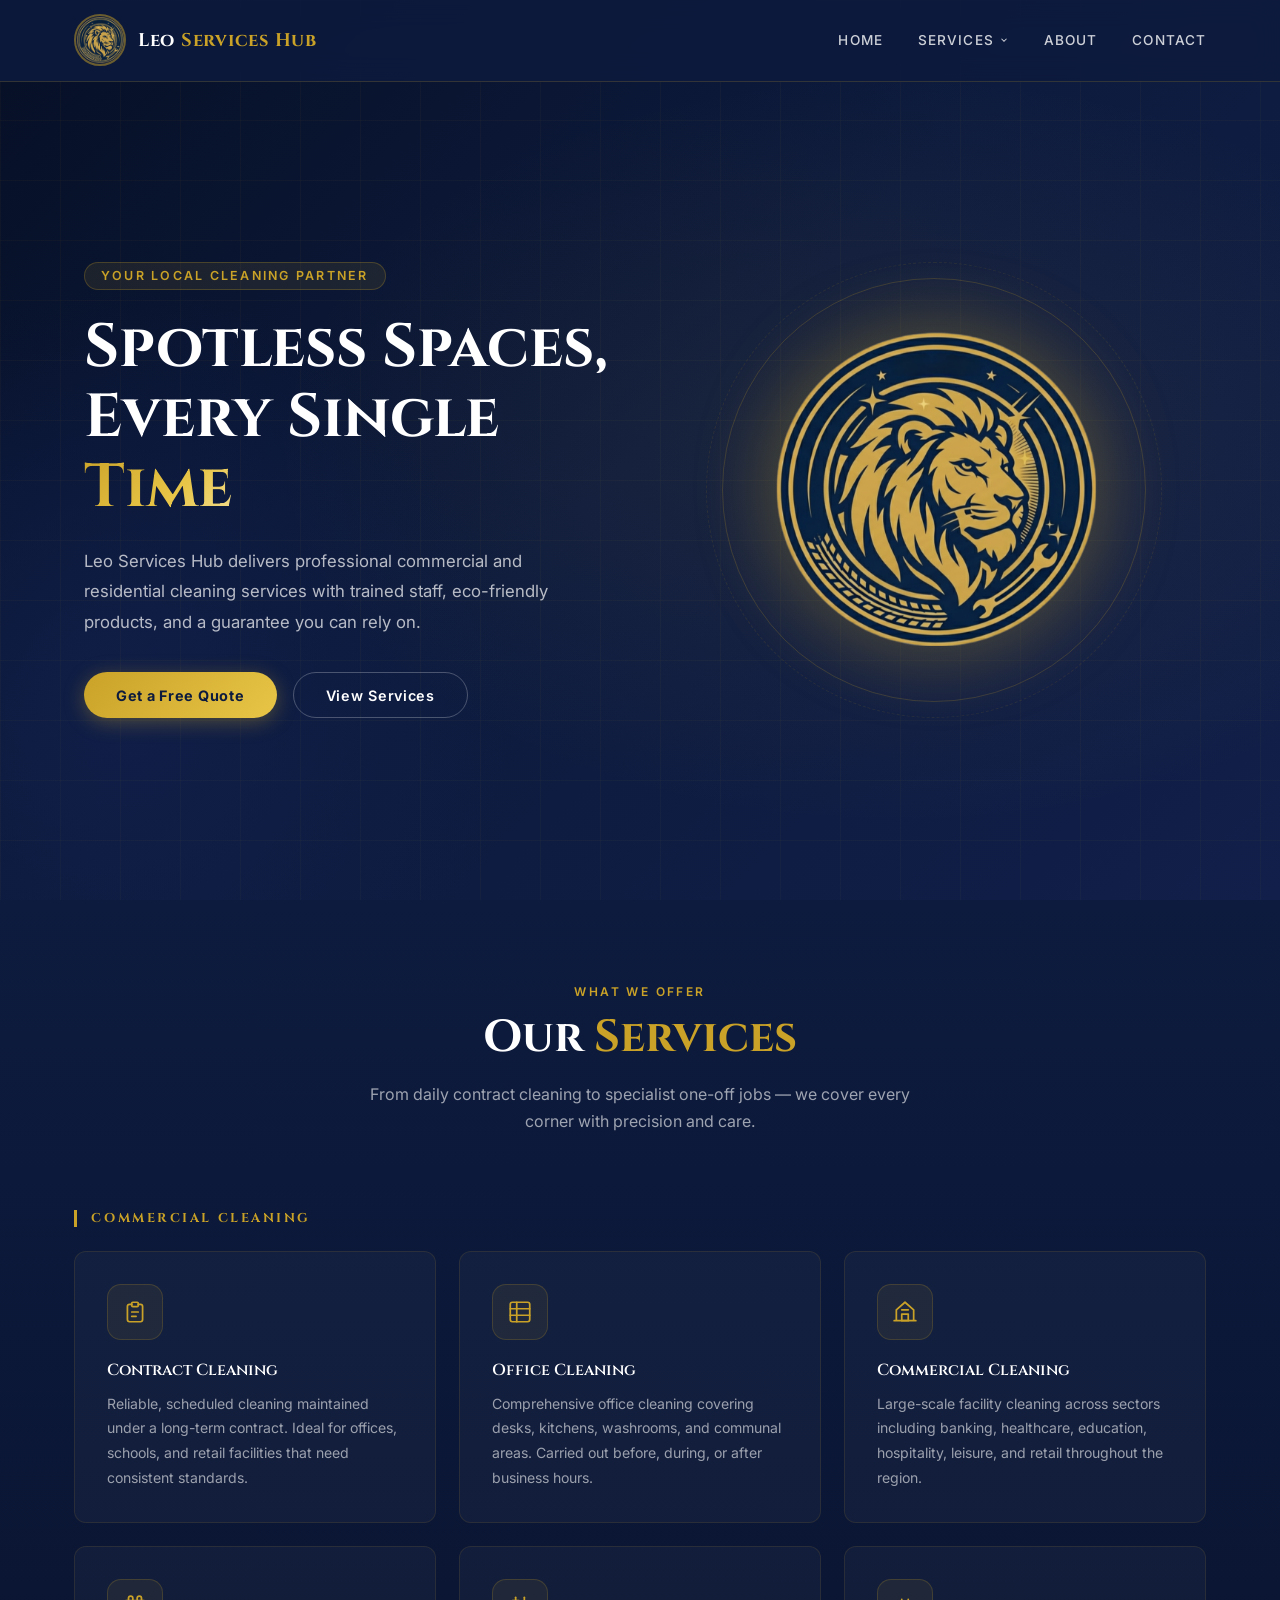
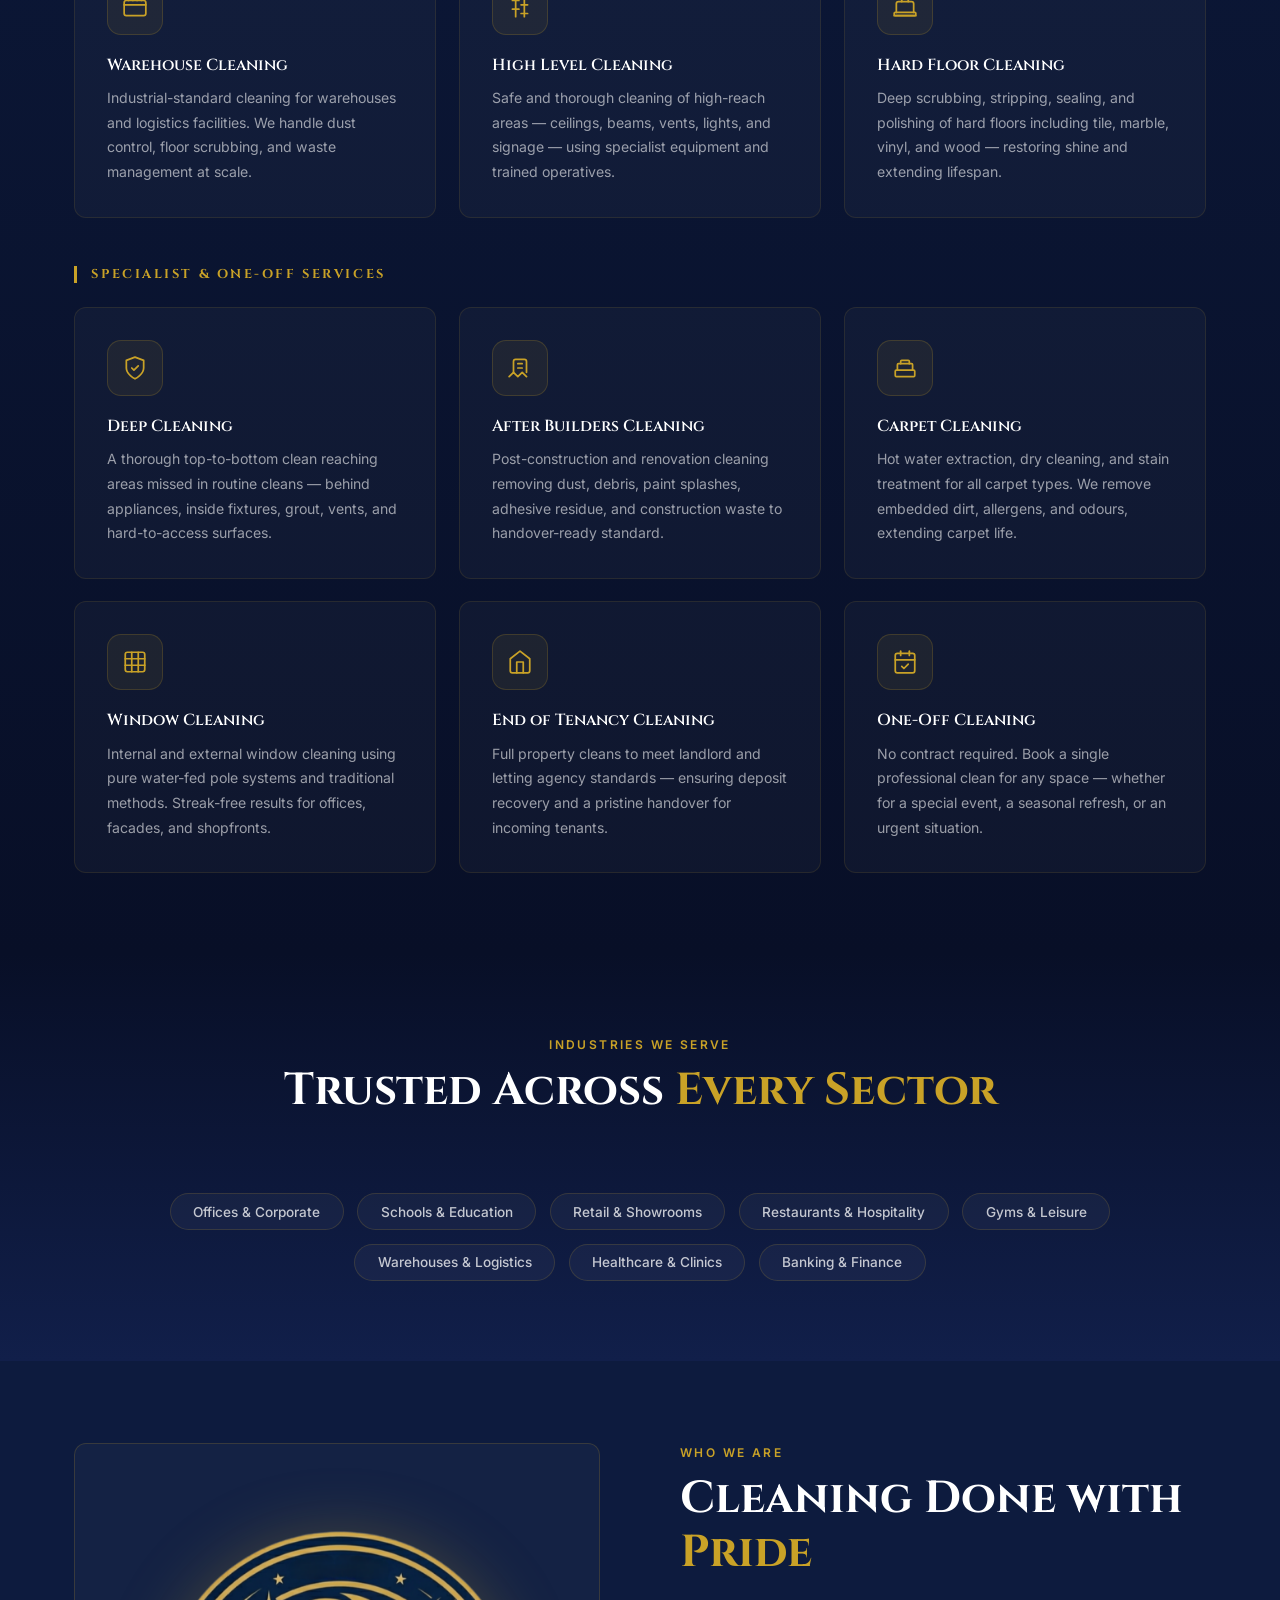
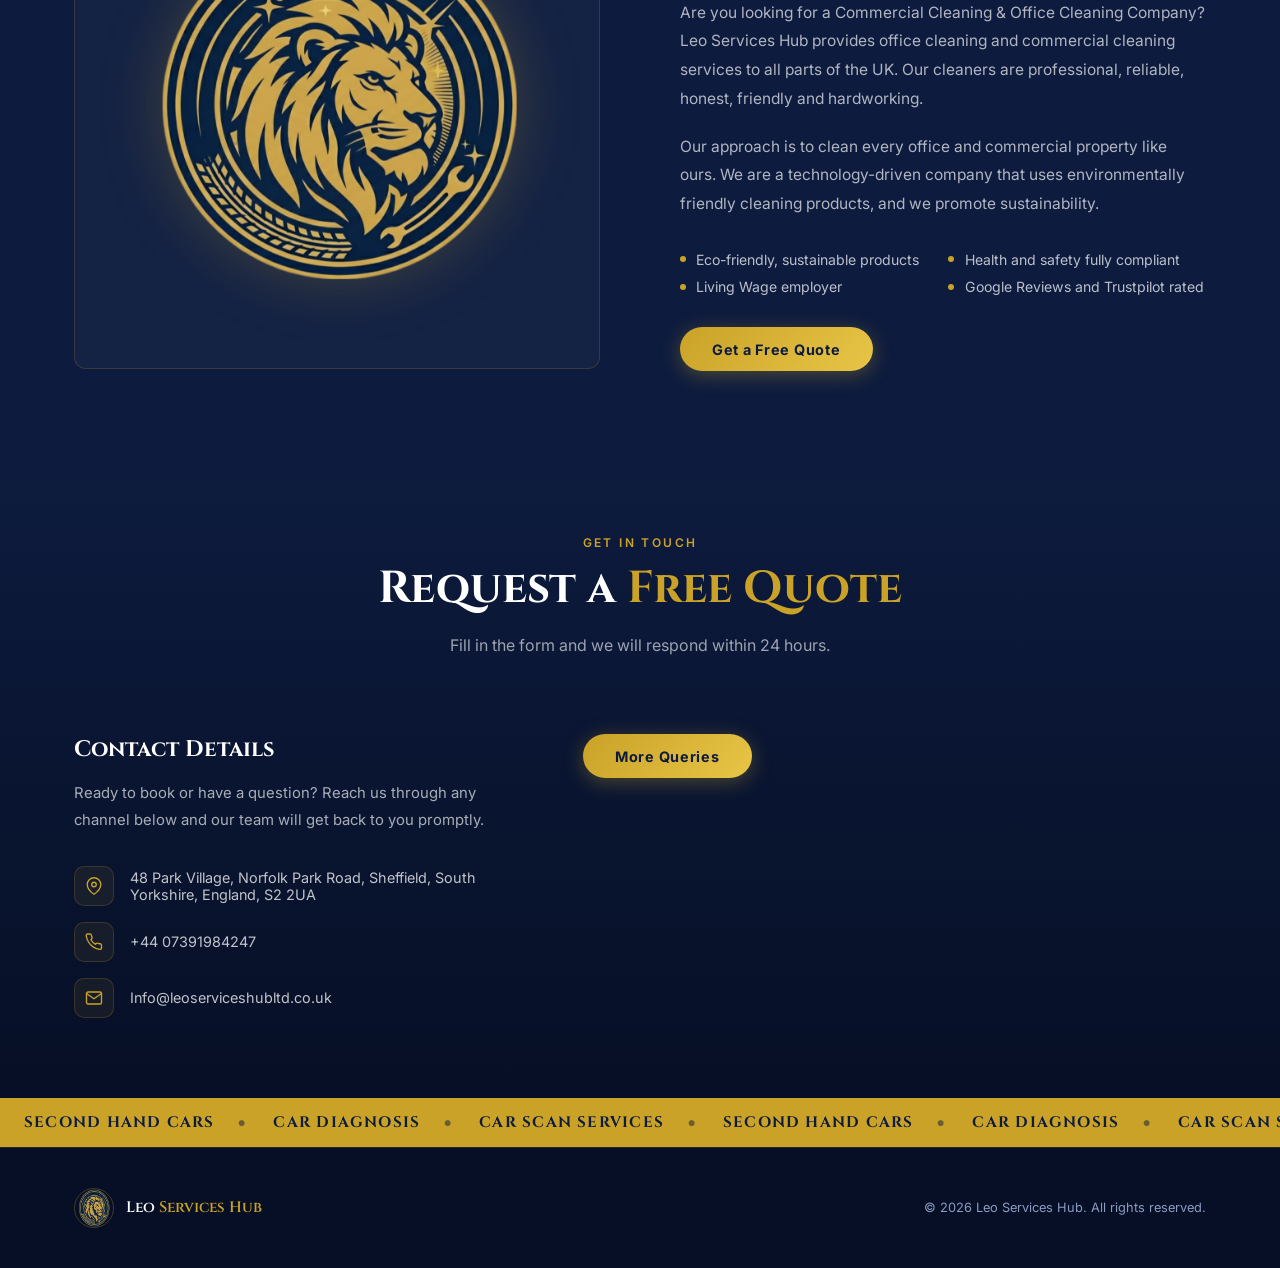
==== index.html @ 1b869bb0 "Rename Leo Service Hub to Leo Services Hub across all pages" ====
<!DOCTYPE html>
<html lang="en">
<head>
  <meta charset="UTF-8">
  <meta name="viewport" content="width=device-width, initial-scale=1.0">
  <title>Leo Services Hub — Professional Cleaning Services</title>
  <link rel="preconnect" href="https://fonts.googleapis.com">
  <link href="https://fonts.googleapis.com/css2?family=Cinzel:wght@400;600;700&family=Inter:wght@300;400;500;600&display=swap" rel="stylesheet">
  <link rel="stylesheet" href="static/css/main.css">
</head>
<body>

<!-- ── NAVBAR ── -->
<header class="navbar" id="navbar">
  <div class="nav-inner">
    <a href="index.html" class="brand">
      <img src="static/img/logo.png" alt="Leo Services Hub Logo" class="brand-logo">
      <span class="brand-text">Leo <span class="gold">Services Hub</span></span>
    </a>
    <button class="hamburger" id="hamburger" aria-label="Toggle menu">
      <span></span><span></span><span></span>
    </button>
    <nav class="nav-links" id="navLinks">
      <a href="index.html">Home</a>
      <div class="nav-dropdown">
        <a href="#" class="nav-dropdown-toggle">Services <svg width="10" height="10" viewBox="0 0 24 24" fill="none" stroke="currentColor" stroke-width="2.5"><polyline points="6 9 12 15 18 9"/></svg></a>
        <div class="nav-dropdown-menu">
          <a href="#services">Cleaning Services</a>
          <a href="preowned-cars.html">Pre-owned Cars</a>
          <a href="#other-services">Other Services</a>
        </div>
      </div>
      <a href="#about">About</a>
      <a href="#contact">Contact</a>
    </nav>
  </div>
</header>

<!-- ══════════════════════ HERO ══════════════════════ -->
<section class="hero" id="home">
  <div class="hero-bg"></div>
  <div class="hero-grid-overlay"></div>
  <div class="hero-inner">
    <div class="hero-text">
      <div class="eyebrow">Your Local Cleaning Partner</div>
      <h1>
        Spotless Spaces,<br>
        Every Single<br>
        <span class="highlight">Time</span>
      </h1>
      <p>
        Leo Services Hub delivers professional commercial and residential cleaning services
        with trained staff, eco-friendly products, and a guarantee you can rely on.
      </p>
      <div class="hero-cta">
        <a href="https://docs.google.com/forms/d/e/1FAIpQLScD4N3a5p_4q5I0-iYRF1YWuj2A2YG3uxBxp-xjMELhvUuEDQ/viewform?usp=publish-editor" target="_blank" rel="noopener noreferrer" class="btn-primary">Get a Free Quote</a>
        <a href="#services" class="btn-outline">View Services</a>
      </div>
    </div>
    <div class="hero-logo-wrap">
      <div class="hero-logo-ring">
        <div class="hero-logo-glow"></div>
        <img src="static/img/logo.png" alt="Leo Services Hub" class="hero-logo">
      </div>
    </div>
  </div>
</section>

<!-- ══════════════════════ SERVICES ══════════════════════ -->
<section class="services section" id="services">
  <div class="container">
    <div class="section-header">
      <span class="section-eyebrow">What We Offer</span>
      <h2 class="section-title">Our <span class="gold">Services</span></h2>
      <p class="section-subtitle">From daily contract cleaning to specialist one-off jobs — we cover every corner with precision and care.</p>
      <div class="divider"></div>
    </div>

    <div class="services-category-label">Commercial Cleaning</div>
    <div class="services-grid" style="margin-bottom:3rem;">
      <div class="service-card">
        <div class="service-icon"><svg width="26" height="26" viewBox="0 0 24 24" fill="none" stroke="currentColor" stroke-width="1.6" stroke-linecap="round" stroke-linejoin="round"><path d="M9 5H7a2 2 0 0 0-2 2v12a2 2 0 0 0 2 2h10a2 2 0 0 0 2-2V7a2 2 0 0 0-2-2h-2"/><rect x="9" y="3" width="6" height="4" rx="1"/><line x1="9" y1="12" x2="15" y2="12"/><line x1="9" y1="16" x2="13" y2="16"/></svg></div>
        <h3>Contract Cleaning</h3>
        <p>Reliable, scheduled cleaning maintained under a long-term contract. Ideal for offices, schools, and retail facilities that need consistent standards.</p>
      </div>
      <div class="service-card">
        <div class="service-icon"><svg width="26" height="26" viewBox="0 0 24 24" fill="none" stroke="currentColor" stroke-width="1.6" stroke-linecap="round" stroke-linejoin="round"><rect x="3" y="3" width="18" height="18" rx="2"/><path d="M3 9h18M3 15h18M9 3v18"/></svg></div>
        <h3>Office Cleaning</h3>
        <p>Comprehensive office cleaning covering desks, kitchens, washrooms, and communal areas. Carried out before, during, or after business hours.</p>
      </div>
      <div class="service-card">
        <div class="service-icon"><svg width="26" height="26" viewBox="0 0 24 24" fill="none" stroke="currentColor" stroke-width="1.6" stroke-linecap="round" stroke-linejoin="round"><path d="M2 20h20M4 20V10l8-7 8 7v10"/><rect x="9" y="14" width="6" height="6"/><path d="M9 10h6"/></svg></div>
        <h3>Commercial Cleaning</h3>
        <p>Large-scale facility cleaning across sectors including banking, healthcare, education, hospitality, leisure, and retail throughout the region.</p>
      </div>
      <div class="service-card">
        <div class="service-icon"><svg width="26" height="26" viewBox="0 0 24 24" fill="none" stroke="currentColor" stroke-width="1.6" stroke-linecap="round" stroke-linejoin="round"><rect x="2" y="6" width="20" height="14" rx="2"/><path d="M2 10h20M6 6V4a2 2 0 0 1 4 0v2M14 6V4a2 2 0 0 1 4 0v2"/></svg></div>
        <h3>Warehouse Cleaning</h3>
        <p>Industrial-standard cleaning for warehouses and logistics facilities. We handle dust control, floor scrubbing, and waste management at scale.</p>
      </div>
      <div class="service-card">
        <div class="service-icon"><svg width="26" height="26" viewBox="0 0 24 24" fill="none" stroke="currentColor" stroke-width="1.6" stroke-linecap="round" stroke-linejoin="round"><line x1="8" y1="21" x2="8" y2="3"/><line x1="16" y1="21" x2="16" y2="3"/><line x1="5" y1="6" x2="11" y2="6"/><line x1="13" y1="10" x2="19" y2="10"/><line x1="5" y1="14" x2="11" y2="14"/><line x1="13" y1="18" x2="19" y2="18"/></svg></div>
        <h3>High Level Cleaning</h3>
        <p>Safe and thorough cleaning of high-reach areas — ceilings, beams, vents, lights, and signage — using specialist equipment and trained operatives.</p>
      </div>
      <div class="service-card">
        <div class="service-icon"><svg width="26" height="26" viewBox="0 0 24 24" fill="none" stroke="currentColor" stroke-width="1.6" stroke-linecap="round" stroke-linejoin="round"><rect x="2" y="17" width="20" height="3" rx="1"/><path d="M4 17V9a2 2 0 0 1 2-2h12a2 2 0 0 1 2 2v8"/><path d="M9 7V5M15 7V5"/><line x1="2" y1="20" x2="22" y2="20"/></svg></div>
        <h3>Hard Floor Cleaning</h3>
        <p>Deep scrubbing, stripping, sealing, and polishing of hard floors including tile, marble, vinyl, and wood — restoring shine and extending lifespan.</p>
      </div>
    </div>

    <div class="services-category-label">Specialist &amp; One-Off Services</div>
    <div class="services-grid">
      <div class="service-card">
        <div class="service-icon"><svg width="26" height="26" viewBox="0 0 24 24" fill="none" stroke="currentColor" stroke-width="1.6" stroke-linecap="round" stroke-linejoin="round"><path d="M12 22s8-4 8-10V5l-8-3-8 3v7c0 6 8 10 8 10z"/><polyline points="9 12 11 14 15 10"/></svg></div>
        <h3>Deep Cleaning</h3>
        <p>A thorough top-to-bottom clean reaching areas missed in routine cleans — behind appliances, inside fixtures, grout, vents, and hard-to-access surfaces.</p>
      </div>
      <div class="service-card">
        <div class="service-icon"><svg width="26" height="26" viewBox="0 0 24 24" fill="none" stroke="currentColor" stroke-width="1.6" stroke-linecap="round" stroke-linejoin="round"><path d="M2 20l4-4 4 4 4-4 4 4"/><path d="M6 16V6a2 2 0 0 1 2-2h8a2 2 0 0 1 2 2v10"/><line x1="10" y1="8" x2="14" y2="8"/><line x1="10" y1="12" x2="14" y2="12"/></svg></div>
        <h3>After Builders Cleaning</h3>
        <p>Post-construction and renovation cleaning removing dust, debris, paint splashes, adhesive residue, and construction waste to handover-ready standard.</p>
      </div>
      <div class="service-card">
        <div class="service-icon"><svg width="26" height="26" viewBox="0 0 24 24" fill="none" stroke="currentColor" stroke-width="1.6" stroke-linecap="round" stroke-linejoin="round"><rect x="3" y="14" width="18" height="6" rx="1"/><path d="M5 14V9a1 1 0 0 1 1-1h12a1 1 0 0 1 1 1v5"/><path d="M8 8V6a1 1 0 0 1 1-1h6a1 1 0 0 1 1 1v2"/></svg></div>
        <h3>Carpet Cleaning</h3>
        <p>Hot water extraction, dry cleaning, and stain treatment for all carpet types. We remove embedded dirt, allergens, and odours, extending carpet life.</p>
      </div>
      <div class="service-card">
        <div class="service-icon"><svg width="26" height="26" viewBox="0 0 24 24" fill="none" stroke="currentColor" stroke-width="1.6" stroke-linecap="round" stroke-linejoin="round"><rect x="3" y="3" width="18" height="18" rx="2"/><line x1="3" y1="9" x2="21" y2="9"/><line x1="3" y1="15" x2="21" y2="15"/><line x1="9" y1="3" x2="9" y2="21"/><line x1="15" y1="3" x2="15" y2="21"/></svg></div>
        <h3>Window Cleaning</h3>
        <p>Internal and external window cleaning using pure water-fed pole systems and traditional methods. Streak-free results for offices, facades, and shopfronts.</p>
      </div>
      <div class="service-card">
        <div class="service-icon"><svg width="26" height="26" viewBox="0 0 24 24" fill="none" stroke="currentColor" stroke-width="1.6" stroke-linecap="round" stroke-linejoin="round"><path d="M3 9l9-7 9 7v11a2 2 0 0 1-2 2H5a2 2 0 0 1-2-2z"/><polyline points="9 22 9 12 15 12 15 22"/></svg></div>
        <h3>End of Tenancy Cleaning</h3>
        <p>Full property cleans to meet landlord and letting agency standards — ensuring deposit recovery and a pristine handover for incoming tenants.</p>
      </div>
      <div class="service-card">
        <div class="service-icon"><svg width="26" height="26" viewBox="0 0 24 24" fill="none" stroke="currentColor" stroke-width="1.6" stroke-linecap="round" stroke-linejoin="round"><rect x="3" y="4" width="18" height="18" rx="2"/><line x1="16" y1="2" x2="16" y2="6"/><line x1="8" y1="2" x2="8" y2="6"/><line x1="3" y1="10" x2="21" y2="10"/><polyline points="9 16 11 18 15 14"/></svg></div>
        <h3>One-Off Cleaning</h3>
        <p>No contract required. Book a single professional clean for any space — whether for a special event, a seasonal refresh, or an urgent situation.</p>
      </div>
    </div>
  </div>
</section>

<!-- ══════════════════════ SECTORS ══════════════════════ -->
<section class="sectors section">
  <div class="container">
    <div class="section-header">
      <span class="section-eyebrow">Industries We Serve</span>
      <h2 class="section-title">Trusted Across <span class="gold">Every Sector</span></h2>
      <div class="divider"></div>
    </div>
    <div class="sectors-grid">
      <div class="sector-pill">Offices &amp; Corporate</div>
      <div class="sector-pill">Schools &amp; Education</div>
      <div class="sector-pill">Retail &amp; Showrooms</div>
      <div class="sector-pill">Restaurants &amp; Hospitality</div>
      <div class="sector-pill">Gyms &amp; Leisure</div>
      <div class="sector-pill">Warehouses &amp; Logistics</div>
      <div class="sector-pill">Healthcare &amp; Clinics</div>
      <div class="sector-pill">Banking &amp; Finance</div>
    </div>
  </div>
</section>

<!-- ══════════════════════ ABOUT ══════════════════════ -->
<section class="about section" id="about">
  <div class="container">
    <div class="about-inner">
      <div class="about-image-wrap">
        <div class="about-image-frame">
          <img src="static/img/logo.png" alt="Leo Services Hub">
        </div>
      </div>
      <div class="about-text">
        <span class="section-eyebrow">Who We Are</span>
        <h2 class="section-title" style="text-align:left;margin-bottom:1.2rem;">Cleaning Done with <span class="gold">Pride</span></h2>
        <p>Are you looking for a Commercial Cleaning &amp; Office Cleaning Company? Leo Services Hub provides office cleaning and commercial cleaning services to all parts of the UK. Our cleaners are professional, reliable, honest, friendly and hardworking.</p>
        <p>Our approach is to clean every office and commercial property like ours. We are a technology-driven company that uses environmentally friendly cleaning products, and we promote sustainability.</p>
        <div class="about-features">
          <div class="about-feature">Eco-friendly, sustainable products</div>
          <div class="about-feature">Health and safety fully compliant</div>
          <div class="about-feature">Living Wage employer</div>
          <div class="about-feature">Google Reviews and Trustpilot rated</div>
        </div>
        <div style="margin-top:2rem;">
          <a href="https://docs.google.com/forms/d/e/1FAIpQLScD4N3a5p_4q5I0-iYRF1YWuj2A2YG3uxBxp-xjMELhvUuEDQ/viewform?usp=publish-editor" target="_blank" rel="noopener noreferrer" class="btn-primary">Get a Free Quote</a>
        </div>
      </div>
    </div>
  </div>
</section>

<!-- ══════════════════════ CONTACT ══════════════════════ -->
<section class="contact section" id="contact">
  <div class="container">
    <div class="section-header">
      <span class="section-eyebrow">Get In Touch</span>
      <h2 class="section-title">Request a <span class="gold">Free Quote</span></h2>
      <p class="section-subtitle">Fill in the form and we will respond within 24 hours.</p>
      <div class="divider"></div>
    </div>
    <div class="contact-inner">
      <div class="contact-info">
        <h3>Contact Details</h3>
        <p>Ready to book or have a question? Reach us through any channel below and our team will get back to you promptly.</p>
        <div class="contact-details">
          <div class="contact-item">
            <div class="contact-item-icon"><svg width="18" height="18" viewBox="0 0 24 24" fill="none" stroke="currentColor" stroke-width="1.8" stroke-linecap="round" stroke-linejoin="round"><path d="M21 10c0 7-9 13-9 13S3 17 3 10a9 9 0 0 1 18 0z"/><circle cx="12" cy="10" r="3"/></svg></div>
            <span>48 Park Village, Norfolk Park Road, Sheffield, South Yorkshire, England, S2 2UA</span>
          </div>
          <div class="contact-item">
            <div class="contact-item-icon"><svg width="18" height="18" viewBox="0 0 24 24" fill="none" stroke="currentColor" stroke-width="1.8" stroke-linecap="round" stroke-linejoin="round"><path d="M22 16.92v3a2 2 0 0 1-2.18 2 19.79 19.79 0 0 1-8.63-3.07A19.5 19.5 0 0 1 4.69 12 19.79 19.79 0 0 1 1.61 3.47 2 2 0 0 1 3.6 1.27h3a2 2 0 0 1 2 1.72c.127.96.361 1.903.7 2.81a2 2 0 0 1-.45 2.11L7.91 8.96a16 16 0 0 0 6.13 6.13l.96-.96a2 2 0 0 1 2.11-.45c.907.339 1.85.573 2.81.7A2 2 0 0 1 22 16.92z"/></svg></div>
            <span>+44 07391984247</span>
          </div>
          <div class="contact-item">
            <div class="contact-item-icon"><svg width="18" height="18" viewBox="0 0 24 24" fill="none" stroke="currentColor" stroke-width="1.8" stroke-linecap="round" stroke-linejoin="round"><path d="M4 4h16c1.1 0 2 .9 2 2v12c0 1.1-.9 2-2 2H4c-1.1 0-2-.9-2-2V6c0-1.1.9-2 2-2z"/><polyline points="22,6 12,13 2,6"/></svg></div>
            <span>Info@leoserviceshubltd.co.uk</span>
          </div>
        </div>
      </div>
      <div>
        <a href="https://docs.google.com/forms/d/e/1FAIpQLSc9vJZUt40D4fRRN91JMGxqqudObgCVWOCZhwN1OHyA321sOA/viewform?usp=publish-editor" target="_blank" rel="noopener noreferrer" class="btn-primary">More Queries</a>
      </div>
    </div>
  </div>
</section>

<!-- ══════════════════════ OTHER SERVICES TICKER ══════════════════════ -->
<div class="ticker-wrap" id="other-services">
  <div class="ticker-track">
    <span class="ticker-item">Second Hand Cars</span><span class="ticker-sep">&#9679;</span>
    <span class="ticker-item">Car Diagnosis</span><span class="ticker-sep">&#9679;</span>
    <span class="ticker-item">Car Scan Services</span><span class="ticker-sep">&#9679;</span>
    <span class="ticker-item">Second Hand Cars</span><span class="ticker-sep">&#9679;</span>
    <span class="ticker-item">Car Diagnosis</span><span class="ticker-sep">&#9679;</span>
    <span class="ticker-item">Car Scan Services</span><span class="ticker-sep">&#9679;</span>
    <span class="ticker-item">Second Hand Cars</span><span class="ticker-sep">&#9679;</span>
    <span class="ticker-item">Car Diagnosis</span><span class="ticker-sep">&#9679;</span>
    <span class="ticker-item">Car Scan Services</span><span class="ticker-sep">&#9679;</span>
  </div>
</div>

<!-- ── FOOTER ── -->
<footer class="footer">
  <div class="footer-inner">
    <div class="footer-brand">
      <img src="static/img/logo.png" alt="Leo Services Hub" class="footer-logo">
      <p class="footer-tagline">Leo <span class="gold">Services Hub</span></p>
    </div>
    <p class="footer-copy">&copy; 2026 Leo Services Hub. All rights reserved.</p>
  </div>
</footer>

<button class="scroll-top" id="scrollTop" aria-label="Back to top">
  <svg class="scroll-top-ring" viewBox="0 0 54 54">
    <circle class="scroll-top-track" cx="27" cy="27" r="24"/>
    <circle class="scroll-top-progress" id="scrollProgress" cx="27" cy="27" r="24"/>
  </svg>
  <svg class="scroll-top-arrow" width="16" height="16" viewBox="0 0 24 24" fill="none" stroke="currentColor" stroke-width="2.8" stroke-linecap="round" stroke-linejoin="round">
    <polyline points="18 15 12 9 6 15"/>
  </svg>
</button>

<script src="static/js/main.js"></script>
</body>
</html>
---- static/css/main.css ----
/* ─── DESIGN TOKENS ─── */
:root {
  --navy:       #0d1b3e;
  --navy-mid:   #111f4a;
  --navy-light: #1a2e60;
  --gold:       #c9a227;
  --gold-light: #e8c547;
  --gold-pale:  #f5e199;
  --white:      #ffffff;
  --off-white:  #f0f2f8;
  --text-muted: #8a9bc4;
  --radius:     12px;
  --shadow:     0 8px 32px rgba(0,0,0,0.35);
  --transition: 0.3s ease;
}

/* ─── RESET ─── */
*, *::before, *::after { margin: 0; padding: 0; box-sizing: border-box; }
html { scroll-behavior: smooth; }
body {
  font-family: 'Inter', sans-serif;
  background: var(--navy);
  color: var(--white);
  overflow-x: hidden;
  animation: pageFadeIn 0.5s ease both;
}
a { text-decoration: none; color: inherit; }
img { max-width: 100%; display: block; }

/* ─── KEYFRAMES ─── */
@keyframes pageFadeIn {
  from { opacity: 0; }
  to   { opacity: 1; }
}
@keyframes fadeUp {
  from { opacity: 0; transform: translateY(30px); }
  to   { opacity: 1; transform: translateY(0); }
}
@keyframes scaleIn {
  from { opacity: 0; transform: scale(0.88); }
  to   { opacity: 1; transform: scale(1); }
}

/* ─── HERO ENTRANCE ─── */
.hero-text .eyebrow {
  animation: fadeUp 0.7s cubic-bezier(0.22,1,0.36,1) both;
  animation-delay: 0.15s;
}
.hero-text h1 {
  animation: fadeUp 0.8s cubic-bezier(0.22,1,0.36,1) both;
  animation-delay: 0.3s;
}
.hero-text p {
  animation: fadeUp 0.7s cubic-bezier(0.22,1,0.36,1) both;
  animation-delay: 0.5s;
}
.hero-cta {
  animation: fadeUp 0.7s cubic-bezier(0.22,1,0.36,1) both;
  animation-delay: 0.65s;
}
.hero-logo-wrap {
  animation: scaleIn 1s cubic-bezier(0.22,1,0.36,1) both;
  animation-delay: 0.35s;
}

/* ─── SCROLL REVEAL ─── */
/* exit: no delay so elements snap out cleanly when scrolling back */
/* entry: stagger delay applied via --reveal-delay CSS custom property set by JS */
.reveal {
  opacity: 0;
  transform: translateY(30px) scale(0.97);
  transition: opacity 0.6s cubic-bezier(0.22,1,0.36,1),
              transform 0.6s cubic-bezier(0.22,1,0.36,1);
  transition-delay: 0s;
}
.reveal.visible {
  opacity: 1;
  transform: translateY(0) scale(1);
  transition-delay: var(--reveal-delay, 0s);
}

.reveal-left {
  opacity: 0;
  transform: translateX(-44px) scale(0.97);
  transition: opacity 0.65s cubic-bezier(0.22,1,0.36,1),
              transform 0.65s cubic-bezier(0.22,1,0.36,1);
  transition-delay: 0s;
}
.reveal-left.visible {
  opacity: 1;
  transform: translateX(0) scale(1);
  transition-delay: var(--reveal-delay, 0s);
}

.reveal-right {
  opacity: 0;
  transform: translateX(44px) scale(0.97);
  transition: opacity 0.65s cubic-bezier(0.22,1,0.36,1),
              transform 0.65s cubic-bezier(0.22,1,0.36,1);
  transition-delay: 0s;
}
.reveal-right.visible {
  opacity: 1;
  transform: translateX(0) scale(1);
  transition-delay: var(--reveal-delay, 0s);
}

.reveal-scale {
  transform: scaleX(0);
  transform-origin: left center;
  transition: transform 0.75s cubic-bezier(0.22,1,0.36,1);
  transition-delay: 0s;
}
.reveal-scale.visible {
  transform: scaleX(1);
  transition-delay: var(--reveal-delay, 0s);
}

/* ─── BUTTON PRESS ─── */
.btn-primary:active { transform: scale(0.96); }
.btn-outline:active { transform: scale(0.96); }

/* ─── UTILITY ─── */
.gold { color: var(--gold); }
.container { max-width: 1180px; margin: 0 auto; padding: 0 1.5rem; }
.section { padding: 5rem 0; }

/* ─── NAVBAR ─── */
.navbar {
  position: fixed;
  top: 0; left: 0; right: 0;
  z-index: 999;
  background: rgba(13,27,62,0.85);
  backdrop-filter: blur(14px);
  -webkit-backdrop-filter: blur(14px);
  border-bottom: 1px solid rgba(201,162,39,0.2);
  transition: background var(--transition);
}
.navbar.scrolled {
  background: rgba(13,27,62,0.97);
  box-shadow: 0 4px 24px rgba(0,0,0,0.4);
}
.nav-inner {
  max-width: 1180px;
  margin: 0 auto;
  padding: 0.9rem 1.5rem;
  display: flex;
  align-items: center;
  justify-content: space-between;
}
.brand { display: flex; align-items: center; gap: 0.75rem; }
.brand-logo {
  width: 52px; height: 52px;
  border-radius: 50%;
  object-fit: cover;
  border: 2px solid rgba(201,162,39,0.5);
  transition: border-color var(--transition), box-shadow var(--transition);
}
.brand:hover .brand-logo {
  border-color: var(--gold);
  box-shadow: 0 0 16px rgba(201,162,39,0.4);
}
.brand-text {
  font-family: 'Cinzel', serif;
  font-size: 1.15rem;
  font-weight: 700;
  color: var(--white);
  letter-spacing: 0.04em;
}
.nav-links { display: flex; align-items: center; gap: 2.2rem; }
.nav-links a {
  font-size: 0.85rem;
  font-weight: 500;
  letter-spacing: 0.08em;
  text-transform: uppercase;
  color: rgba(255,255,255,0.8);
  position: relative;
  transition: color var(--transition);
}
.nav-links a::after {
  content: '';
  position: absolute;
  bottom: -4px; left: 0;
  width: 0; height: 2px;
  background: var(--gold);
  transition: width var(--transition);
}
.nav-links a:hover { color: var(--gold-light); }
.nav-links a:hover::after { width: 100%; }

.nav-dropdown { position: relative; }
.nav-dropdown-toggle {
  display: flex;
  align-items: center;
  gap: 0.3rem;
  cursor: pointer;
}
.nav-dropdown-menu {
  display: flex;
  flex-direction: column;
  position: absolute;
  top: calc(100% + 0.75rem);
  left: 0;
  background: rgba(13,27,62,0.98);
  backdrop-filter: blur(14px);
  border: 1px solid rgba(201,162,39,0.2);
  border-radius: var(--radius);
  min-width: 200px;
  overflow: hidden;
  z-index: 100;
  opacity: 0;
  visibility: hidden;
  pointer-events: none;
  transform: translateY(6px);
  transition: opacity 0.2s ease, transform 0.2s ease, visibility 0s linear 0.3s;
}
.nav-dropdown:hover .nav-dropdown-menu {
  opacity: 1;
  visibility: visible;
  pointer-events: auto;
  transform: translateY(0);
  transition: opacity 0.2s ease, transform 0.2s ease, visibility 0s linear 0s;
}
.nav-dropdown-menu a {
  padding: 0.85rem 1.2rem;
  font-size: 0.82rem;
  font-weight: 500;
  letter-spacing: 0.06em;
  text-transform: uppercase;
  color: rgba(255,255,255,0.8);
  border-bottom: 1px solid rgba(255,255,255,0.05);
  transition: background var(--transition), color var(--transition);
  width: 100%;
}
.nav-dropdown-menu a:last-child { border-bottom: none; }
.nav-dropdown-menu a:hover { background: rgba(201,162,39,0.1); color: var(--gold-light); }

.hamburger {
  display: none;
  flex-direction: column;
  justify-content: center;
  gap: 5px;
  background: none;
  border: none;
  cursor: pointer;
  padding: 4px;
}
.hamburger span {
  display: block;
  width: 26px; height: 2px;
  background: var(--gold);
  border-radius: 2px;
  transition: var(--transition);
}
.hamburger.open span:nth-child(1) { transform: translateY(7px) rotate(45deg); }
.hamburger.open span:nth-child(2) { opacity: 0; }
.hamburger.open span:nth-child(3) { transform: translateY(-7px) rotate(-45deg); }

/* ─── HERO ─── */
.hero {
  min-height: 100vh;
  display: flex;
  align-items: center;
  position: relative;
  overflow: hidden;
  padding-top: 80px;
}
.hero-bg {
  position: absolute;
  inset: 0;
  background:
    radial-gradient(ellipse 70% 60% at 70% 50%, rgba(201,162,39,0.08) 0%, transparent 70%),
    radial-gradient(ellipse 50% 80% at 10% 80%, rgba(17,31,74,0.9) 0%, transparent 60%),
    linear-gradient(135deg, #060f25 0%, #0d1b3e 50%, #111f4a 100%);
  z-index: 0;
}
.hero-grid-overlay {
  position: absolute;
  inset: 0;
  background-image:
    linear-gradient(rgba(201,162,39,0.04) 1px, transparent 1px),
    linear-gradient(90deg, rgba(201,162,39,0.04) 1px, transparent 1px);
  background-size: 60px 60px;
  z-index: 1;
}
.hero-inner {
  position: relative;
  z-index: 2;
  max-width: 1180px;
  margin: 0 auto;
  padding: 3rem 1.5rem;
  display: grid;
  grid-template-columns: 1fr 1fr;
  gap: 4rem;
  align-items: center;
}
.hero-text .eyebrow {
  display: inline-flex;
  align-items: center;
  gap: 0.5rem;
  font-size: 0.78rem;
  font-weight: 600;
  letter-spacing: 0.18em;
  text-transform: uppercase;
  color: var(--gold);
  background: rgba(201,162,39,0.1);
  border: 1px solid rgba(201,162,39,0.25);
  border-radius: 50px;
  padding: 0.35rem 1rem;
  margin-bottom: 1.5rem;
}
.hero-text h1 {
  font-family: 'Cinzel', serif;
  font-size: clamp(2.2rem, 5vw, 3.8rem);
  font-weight: 700;
  line-height: 1.15;
  margin-bottom: 1.4rem;
}
.hero-text h1 .highlight {
  background: linear-gradient(135deg, var(--gold) 0%, var(--gold-light) 60%, var(--gold-pale) 100%);
  -webkit-background-clip: text;
  -webkit-text-fill-color: transparent;
  background-clip: text;
}
.hero-text p {
  font-size: 1.05rem;
  line-height: 1.8;
  color: rgba(255,255,255,0.7);
  max-width: 480px;
  margin-bottom: 2.2rem;
}
.hero-cta { display: flex; gap: 1rem; flex-wrap: wrap; }
.btn-primary {
  display: inline-flex;
  align-items: center;
  gap: 0.5rem;
  background: linear-gradient(135deg, var(--gold) 0%, var(--gold-light) 100%);
  color: var(--navy);
  font-weight: 700;
  font-size: 0.9rem;
  letter-spacing: 0.05em;
  padding: 0.85rem 2rem;
  border-radius: 50px;
  border: none;
  cursor: pointer;
  transition: transform var(--transition), box-shadow var(--transition);
  box-shadow: 0 4px 20px rgba(201,162,39,0.35);
}
.btn-primary:hover {
  transform: translateY(-2px);
  box-shadow: 0 8px 30px rgba(201,162,39,0.5);
}
.btn-outline {
  display: inline-flex;
  align-items: center;
  gap: 0.5rem;
  background: transparent;
  color: var(--white);
  font-weight: 600;
  font-size: 0.9rem;
  letter-spacing: 0.05em;
  padding: 0.85rem 2rem;
  border-radius: 50px;
  border: 1px solid rgba(255,255,255,0.25);
  cursor: pointer;
  transition: border-color var(--transition), color var(--transition), transform var(--transition);
}
.btn-outline:hover {
  border-color: var(--gold);
  color: var(--gold-light);
  transform: translateY(-2px);
}
.hero-logo-wrap {
  display: flex;
  justify-content: center;
  align-items: center;
  position: relative;
}
.hero-logo-ring {
  position: relative;
  width: min(400px, 80vw);
  aspect-ratio: 1;
  display: flex;
  align-items: center;
  justify-content: center;
}
.hero-logo-ring::before {
  content: '';
  position: absolute;
  inset: -12px;
  border-radius: 50%;
  border: 1px solid rgba(201,162,39,0.2);
  animation: spin 18s linear infinite;
}
.hero-logo-ring::after {
  content: '';
  position: absolute;
  inset: -28px;
  border-radius: 50%;
  border: 1px dashed rgba(201,162,39,0.1);
  animation: spin 30s linear infinite reverse;
}
@keyframes spin { to { transform: rotate(360deg); } }
.hero-logo-glow {
  position: absolute;
  inset: -40px;
  border-radius: 50%;
  background: radial-gradient(ellipse, rgba(201,162,39,0.15) 0%, transparent 70%);
  animation: pulse 4s ease-in-out infinite;
}
@keyframes pulse {
  0%, 100% { opacity: 0.5; transform: scale(1); }
  50%       { opacity: 1;   transform: scale(1.06); }
}
.hero-logo {
  width: 100%;
  border-radius: 50%;
  position: relative;
  z-index: 2;
  filter: drop-shadow(0 0 40px rgba(201,162,39,0.3));
  transition: filter var(--transition);
}
.hero-logo:hover { filter: drop-shadow(0 0 60px rgba(201,162,39,0.5)); }

/* ─── STATS BAR ─── */
.stats-bar {
  background: rgba(255,255,255,0.03);
  border-top: 1px solid rgba(201,162,39,0.15);
  border-bottom: 1px solid rgba(201,162,39,0.15);
  padding: 1.6rem 0;
}
.stats-inner {
  max-width: 1180px;
  margin: 0 auto;
  padding: 0 1.5rem;
  display: grid;
  grid-template-columns: repeat(4, 1fr);
  gap: 1rem;
  text-align: center;
}
.stat-item { padding: 0.5rem; }
.stat-number {
  font-family: 'Cinzel', serif;
  font-size: 2rem;
  font-weight: 700;
  color: var(--gold);
  line-height: 1;
}
.stat-label {
  font-size: 0.78rem;
  color: var(--text-muted);
  text-transform: uppercase;
  letter-spacing: 0.1em;
  margin-top: 0.3rem;
}

/* ─── SECTION HEADER ─── */
.section-header { text-align: center; margin-bottom: 3.5rem; }
.section-eyebrow {
  display: inline-block;
  font-size: 0.75rem;
  font-weight: 600;
  letter-spacing: 0.2em;
  text-transform: uppercase;
  color: var(--gold);
  margin-bottom: 0.75rem;
}
.section-title {
  font-family: 'Cinzel', serif;
  font-size: clamp(1.8rem, 4vw, 2.8rem);
  font-weight: 700;
  line-height: 1.2;
  margin-bottom: 1rem;
}
.section-subtitle {
  font-size: 1rem;
  color: rgba(255,255,255,0.6);
  max-width: 540px;
  margin: 0 auto;
  line-height: 1.7;
}
.divider {
  width: 60px; height: 3px;
  background: linear-gradient(90deg, var(--gold), var(--gold-light));
  margin: 1rem auto 0;
  border-radius: 2px;
}

/* ─── SERVICES ─── */
.services { background: linear-gradient(180deg, var(--navy) 0%, #080f27 100%); }
.services-category-label {
  font-family: 'Cinzel', serif;
  font-size: 0.8rem;
  font-weight: 700;
  letter-spacing: 0.2em;
  text-transform: uppercase;
  color: var(--gold);
  border-left: 3px solid var(--gold);
  padding-left: 0.9rem;
  margin-bottom: 1.5rem;
}
.services-grid {
  display: grid;
  grid-template-columns: repeat(auto-fit, minmax(280px, 1fr));
  gap: 1.4rem;
}
.service-card {
  background: rgba(255,255,255,0.03);
  border: 1px solid rgba(201,162,39,0.12);
  border-radius: var(--radius);
  padding: 2rem;
  transition: transform var(--transition), border-color var(--transition), background var(--transition), box-shadow var(--transition);
  position: relative;
  overflow: hidden;
}
.service-card::before {
  content: '';
  position: absolute;
  top: 0; left: 0; right: 0;
  height: 3px;
  background: linear-gradient(90deg, var(--gold), var(--gold-light));
  transform: scaleX(0);
  transform-origin: left;
  transition: transform var(--transition);
}
.service-card:hover {
  transform: translateY(-6px);
  border-color: rgba(201,162,39,0.35);
  background: rgba(201,162,39,0.04);
  box-shadow: 0 12px 40px rgba(0,0,0,0.3);
}
.service-card:hover::before { transform: scaleX(1); }
.service-icon {
  width: 56px; height: 56px;
  border-radius: 14px;
  background: rgba(201,162,39,0.08);
  border: 1px solid rgba(201,162,39,0.2);
  display: flex;
  align-items: center;
  justify-content: center;
  margin-bottom: 1.2rem;
  color: var(--gold);
  transition: background var(--transition);
  flex-shrink: 0;
}
.service-card:hover .service-icon { background: rgba(201,162,39,0.16); }
.service-card h3 {
  font-family: 'Cinzel', serif;
  font-size: 1rem;
  font-weight: 600;
  margin-bottom: 0.65rem;
  color: var(--white);
}
.service-card p {
  font-size: 0.88rem;
  line-height: 1.75;
  color: rgba(255,255,255,0.58);
}

/* ─── WHY CHOOSE US ─── */
.why { background: #080f27; }
.why-grid {
  display: grid;
  grid-template-columns: repeat(auto-fit, minmax(260px, 1fr));
  gap: 1.4rem;
}
.why-card {
  background: rgba(255,255,255,0.03);
  border: 1px solid rgba(201,162,39,0.1);
  border-radius: var(--radius);
  padding: 1.8rem;
  display: flex;
  flex-direction: column;
  gap: 0.8rem;
  transition: border-color var(--transition), background var(--transition), transform var(--transition);
}
.why-card:hover {
  border-color: rgba(201,162,39,0.3);
  background: rgba(201,162,39,0.04);
  transform: translateY(-4px);
}
.why-icon {
  width: 48px; height: 48px;
  border-radius: 12px;
  background: rgba(201,162,39,0.08);
  border: 1px solid rgba(201,162,39,0.18);
  display: flex;
  align-items: center;
  justify-content: center;
  color: var(--gold);
}
.why-card h4 {
  font-family: 'Cinzel', serif;
  font-size: 0.95rem;
  font-weight: 600;
  color: var(--white);
}
.why-card p {
  font-size: 0.87rem;
  line-height: 1.7;
  color: rgba(255,255,255,0.58);
}

/* ─── SECTORS ─── */
.sectors { background: linear-gradient(180deg, #080f27 0%, var(--navy-mid) 100%); }
.sectors-grid {
  display: flex;
  flex-wrap: wrap;
  gap: 0.85rem;
  justify-content: center;
}
.sector-pill {
  font-size: 0.85rem;
  font-weight: 500;
  color: rgba(255,255,255,0.75);
  background: rgba(255,255,255,0.04);
  border: 1px solid rgba(201,162,39,0.18);
  border-radius: 50px;
  padding: 0.6rem 1.4rem;
  transition: background var(--transition), border-color var(--transition), color var(--transition);
  cursor: default;
}
.sector-pill:hover {
  background: rgba(201,162,39,0.1);
  border-color: rgba(201,162,39,0.4);
  color: var(--gold-light);
}

/* ─── ABOUT ─── */
.about { background: var(--navy); }
.about-inner {
  display: grid;
  grid-template-columns: 1fr 1fr;
  gap: 5rem;
  align-items: center;
}
.about-image-wrap { position: relative; }
.about-image-frame {
  border-radius: var(--radius);
  border: 1px solid rgba(201,162,39,0.2);
  background: rgba(255,255,255,0.03);
  aspect-ratio: 1;
  display: flex;
  align-items: center;
  justify-content: center;
  padding: 2.5rem;
}
.about-image-frame img {
  border-radius: 50%;
  filter: drop-shadow(0 0 30px rgba(201,162,39,0.25));
}
.about-badge {
  position: absolute;
  bottom: -1rem; right: -1rem;
  background: linear-gradient(135deg, var(--gold) 0%, var(--gold-light) 100%);
  color: var(--navy);
  font-family: 'Cinzel', serif;
  font-weight: 700;
  font-size: 0.8rem;
  padding: 1rem 1.5rem;
  border-radius: var(--radius);
  box-shadow: var(--shadow);
  text-align: center;
  line-height: 1.3;
}
.about-badge span { display: block; font-size: 1.8rem; }
.about-text p {
  font-size: 0.97rem;
  line-height: 1.85;
  color: rgba(255,255,255,0.68);
  margin-bottom: 1.2rem;
}
.about-features {
  margin-top: 2rem;
  display: grid;
  grid-template-columns: 1fr 1fr;
  gap: 0.65rem;
}
.about-feature {
  display: flex;
  align-items: center;
  gap: 0.65rem;
  font-size: 0.88rem;
  color: rgba(255,255,255,0.72);
}
.about-feature::before {
  content: '';
  display: block;
  width: 6px; height: 6px;
  border-radius: 50%;
  background: var(--gold);
  flex-shrink: 0;
}

/* ─── CONTACT ─── */
.contact { background: linear-gradient(180deg, var(--navy) 0%, #060f25 100%); }
.contact-inner {
  display: grid;
  grid-template-columns: 1fr 1.4fr;
  gap: 4rem;
  align-items: start;
}
.contact-info h3 {
  font-family: 'Cinzel', serif;
  font-size: 1.4rem;
  margin-bottom: 1rem;
}
.contact-info p {
  font-size: 0.93rem;
  line-height: 1.8;
  color: rgba(255,255,255,0.65);
  margin-bottom: 2rem;
}
.contact-details { display: flex; flex-direction: column; gap: 1rem; }
.contact-item {
  display: flex;
  align-items: center;
  gap: 1rem;
  font-size: 0.9rem;
  color: rgba(255,255,255,0.75);
}
.contact-item-icon {
  width: 40px; height: 40px;
  border-radius: 10px;
  background: rgba(201,162,39,0.08);
  border: 1px solid rgba(201,162,39,0.2);
  display: flex;
  align-items: center;
  justify-content: center;
  color: var(--gold);
  flex-shrink: 0;
}
.google-form-wrap { width: 100%; }
.form-group { display: flex; flex-direction: column; gap: 0.4rem; }
.form-group label {
  font-size: 0.78rem;
  font-weight: 600;
  letter-spacing: 0.08em;
  text-transform: uppercase;
  color: var(--text-muted);
}
.form-group input,
.form-group textarea,
.form-group select {
  background: rgba(255,255,255,0.04);
  border: 1px solid rgba(201,162,39,0.18);
  border-radius: 8px;
  padding: 0.85rem 1rem;
  font-size: 0.93rem;
  color: var(--white);
  font-family: 'Inter', sans-serif;
  transition: border-color var(--transition), background var(--transition);
  outline: none;
  width: 100%;
}
.form-group input::placeholder,
.form-group textarea::placeholder { color: rgba(255,255,255,0.28); }
.form-group input:focus,
.form-group textarea:focus,
.form-group select:focus {
  border-color: var(--gold);
  background: rgba(201,162,39,0.05);
}
.form-group textarea { resize: vertical; min-height: 110px; }
.form-group select {
  appearance: none;
  cursor: pointer;
  background-image: url("data:image/svg+xml,%3Csvg xmlns='http://www.w3.org/2000/svg' width='12' height='12' viewBox='0 0 24 24' fill='none' stroke='%23c9a227' stroke-width='2'%3E%3Cpolyline points='6 9 12 15 18 9'/%3E%3C/svg%3E");
  background-repeat: no-repeat;
  background-position: right 1rem center;
  padding-right: 2.5rem;
}
.form-group select option,
.form-group select optgroup { background: #0d1b3e; color: var(--white); }
.form-row { display: grid; grid-template-columns: 1fr 1fr; gap: 1rem; }

/* ─── OTHER SERVICES TICKER ─── */
.ticker-wrap {
  background: var(--gold);
  overflow: hidden;
  padding: 0.85rem 0;
  white-space: nowrap;
}
.ticker-track {
  display: inline-block;
  animation: ticker-scroll 20s linear infinite;
}
.ticker-item {
  font-family: 'Cinzel', serif;
  font-size: 0.95rem;
  font-weight: 700;
  color: var(--navy);
  letter-spacing: 0.08em;
  text-transform: uppercase;
  padding: 0 1.5rem;
}
.ticker-sep {
  color: var(--navy);
  opacity: 0.5;
  font-size: 0.5rem;
  vertical-align: middle;
}
@keyframes ticker-scroll {
  0%   { transform: translateX(0); }
  100% { transform: translateX(-50%); }
}

/* ─── FOOTER ─── */
.footer {
  background: #060f25;
  border-top: 1px solid rgba(201,162,39,0.15);
  padding: 2.5rem 0;
}
.footer-inner {
  max-width: 1180px;
  margin: 0 auto;
  padding: 0 1.5rem;
  display: flex;
  align-items: center;
  justify-content: space-between;
  gap: 1.5rem;
  flex-wrap: wrap;
}
.footer-brand { display: flex; align-items: center; gap: 0.75rem; }
.footer-logo { width: 40px; height: 40px; border-radius: 50%; border: 1px solid rgba(201,162,39,0.3); }
.footer-tagline { font-family: 'Cinzel', serif; font-size: 0.95rem; font-weight: 600; }
.footer-copy { font-size: 0.8rem; color: var(--text-muted); }

/* ─── SCROLL TO TOP ─── */
.scroll-top {
  position: fixed;
  bottom: 2rem;
  right: 2rem;
  z-index: 900;
  width: 54px;
  height: 54px;
  background: rgba(13,27,62,0.88);
  border: none;
  border-radius: 50%;
  cursor: pointer;
  display: flex;
  align-items: center;
  justify-content: center;
  opacity: 0;
  visibility: hidden;
  transform: translateY(18px) scale(0.85);
  transition: opacity 0.4s cubic-bezier(0.22,1,0.36,1),
              visibility 0.4s ease,
              transform 0.4s cubic-bezier(0.22,1,0.36,1),
              background 0.3s ease;
  backdrop-filter: blur(12px);
  -webkit-backdrop-filter: blur(12px);
  box-shadow: 0 4px 24px rgba(0,0,0,0.35);
}
.scroll-top.visible {
  opacity: 1;
  visibility: visible;
  transform: translateY(0) scale(1);
}
.scroll-top:hover {
  background: rgba(201,162,39,0.18);
  transform: translateY(-4px) scale(1.06);
  box-shadow: 0 8px 32px rgba(201,162,39,0.25);
}
.scroll-top:active { transform: scale(0.93); }

.scroll-top-ring {
  position: absolute;
  inset: 0;
  width: 100%;
  height: 100%;
  transform: rotate(-90deg);
}
.scroll-top-track {
  fill: none;
  stroke: rgba(201,162,39,0.15);
  stroke-width: 2.5;
}
.scroll-top-progress {
  fill: none;
  stroke: var(--gold);
  stroke-width: 2.5;
  stroke-linecap: round;
  stroke-dasharray: 150.8;
  stroke-dashoffset: 150.8;
  transition: stroke-dashoffset 0.12s linear;
}
.scroll-top-arrow {
  color: var(--gold);
  position: relative;
  z-index: 1;
  transition: transform 0.3s cubic-bezier(0.22,1,0.36,1);
}
.scroll-top:hover .scroll-top-arrow { transform: translateY(-2px); }

/* ─── RESPONSIVE ─── */
@media (max-width: 1024px) {
  .contact-inner { grid-template-columns: 1fr; gap: 3rem; }
}
@media (max-width: 900px) {
  .hero-inner { grid-template-columns: 1fr; gap: 3rem; text-align: center; }
  .hero-text p { max-width: 100%; }
  .hero-cta { justify-content: center; }
  .hero-logo-wrap { order: -1; }
  .hero-logo-ring { width: min(260px, 70vw); }
  .stats-inner { grid-template-columns: repeat(2, 1fr); }
  .about-inner { grid-template-columns: 1fr; gap: 3rem; }
  .about-badge { right: 0; }
  .about-features { grid-template-columns: 1fr; }
}
@media (max-width: 640px) {
  .hamburger { display: flex; }
  .nav-links {
    display: none;
    position: absolute;
    top: 100%; left: 0; right: 0;
    background: rgba(13,27,62,0.98);
    backdrop-filter: blur(14px);
    flex-direction: column;
    gap: 0;
    border-top: 1px solid rgba(201,162,39,0.2);
    padding: 0.5rem 0;
  }
  .nav-links.open { display: flex; }
  .nav-links a {
    padding: 0.9rem 2rem;
    border-bottom: 1px solid rgba(255,255,255,0.04);
    width: 100%;
  }
  .nav-links a::after { display: none; }

  /* ── mobile dropdown ── */
  .nav-dropdown { width: 100%; }
  .nav-dropdown-toggle {
    display: flex;
    justify-content: space-between;
    align-items: center;
  }
  .nav-dropdown-toggle svg { transition: transform var(--transition); }
  .nav-dropdown.open .nav-dropdown-toggle svg { transform: rotate(180deg); }
  .nav-dropdown-menu {
    position: static;
    display: none;
    flex-direction: column;
    opacity: 1;
    visibility: visible;
    pointer-events: auto;
    transform: none;
    background: rgba(0,0,0,0.18);
    border: none;
    border-radius: 0;
    min-width: unset;
    backdrop-filter: none;
    -webkit-backdrop-filter: none;
    border-bottom: 1px solid rgba(255,255,255,0.04);
  }
  .nav-dropdown.open .nav-dropdown-menu { display: flex; }
  .nav-dropdown-menu a { padding-left: 3.5rem; }

  .section { padding: 3.5rem 0; }
  .form-row { grid-template-columns: 1fr; }
  .footer-inner { flex-direction: column; text-align: center; }
  .stats-inner { grid-template-columns: repeat(2, 1fr); }
}
@media (max-width: 400px) {
  .hero-text h1 { font-size: 1.9rem; }
  .stat-number { font-size: 1.5rem; }
}

/* on mobile, side-slides become vertical to avoid overflow */
@media (max-width: 900px) {
  .reveal-left  { transform: translateY(30px) scale(0.97); }
  .reveal-right { transform: translateY(30px) scale(0.97); }
  .reveal-left.visible  { transform: translateY(0) scale(1); }
  .reveal-right.visible { transform: translateY(0) scale(1); }
}

/* respect user motion preferences */
@media (prefers-reduced-motion: reduce) {
  body { animation: none; }
  .hero-text .eyebrow,
  .hero-text h1,
  .hero-text p,
  .hero-cta,
  .hero-logo-wrap { animation: none; }
  .reveal, .reveal-left, .reveal-right { opacity: 1; transform: none; transition: none; }
  .reveal-scale { transform: scaleX(1); transition: none; }
}
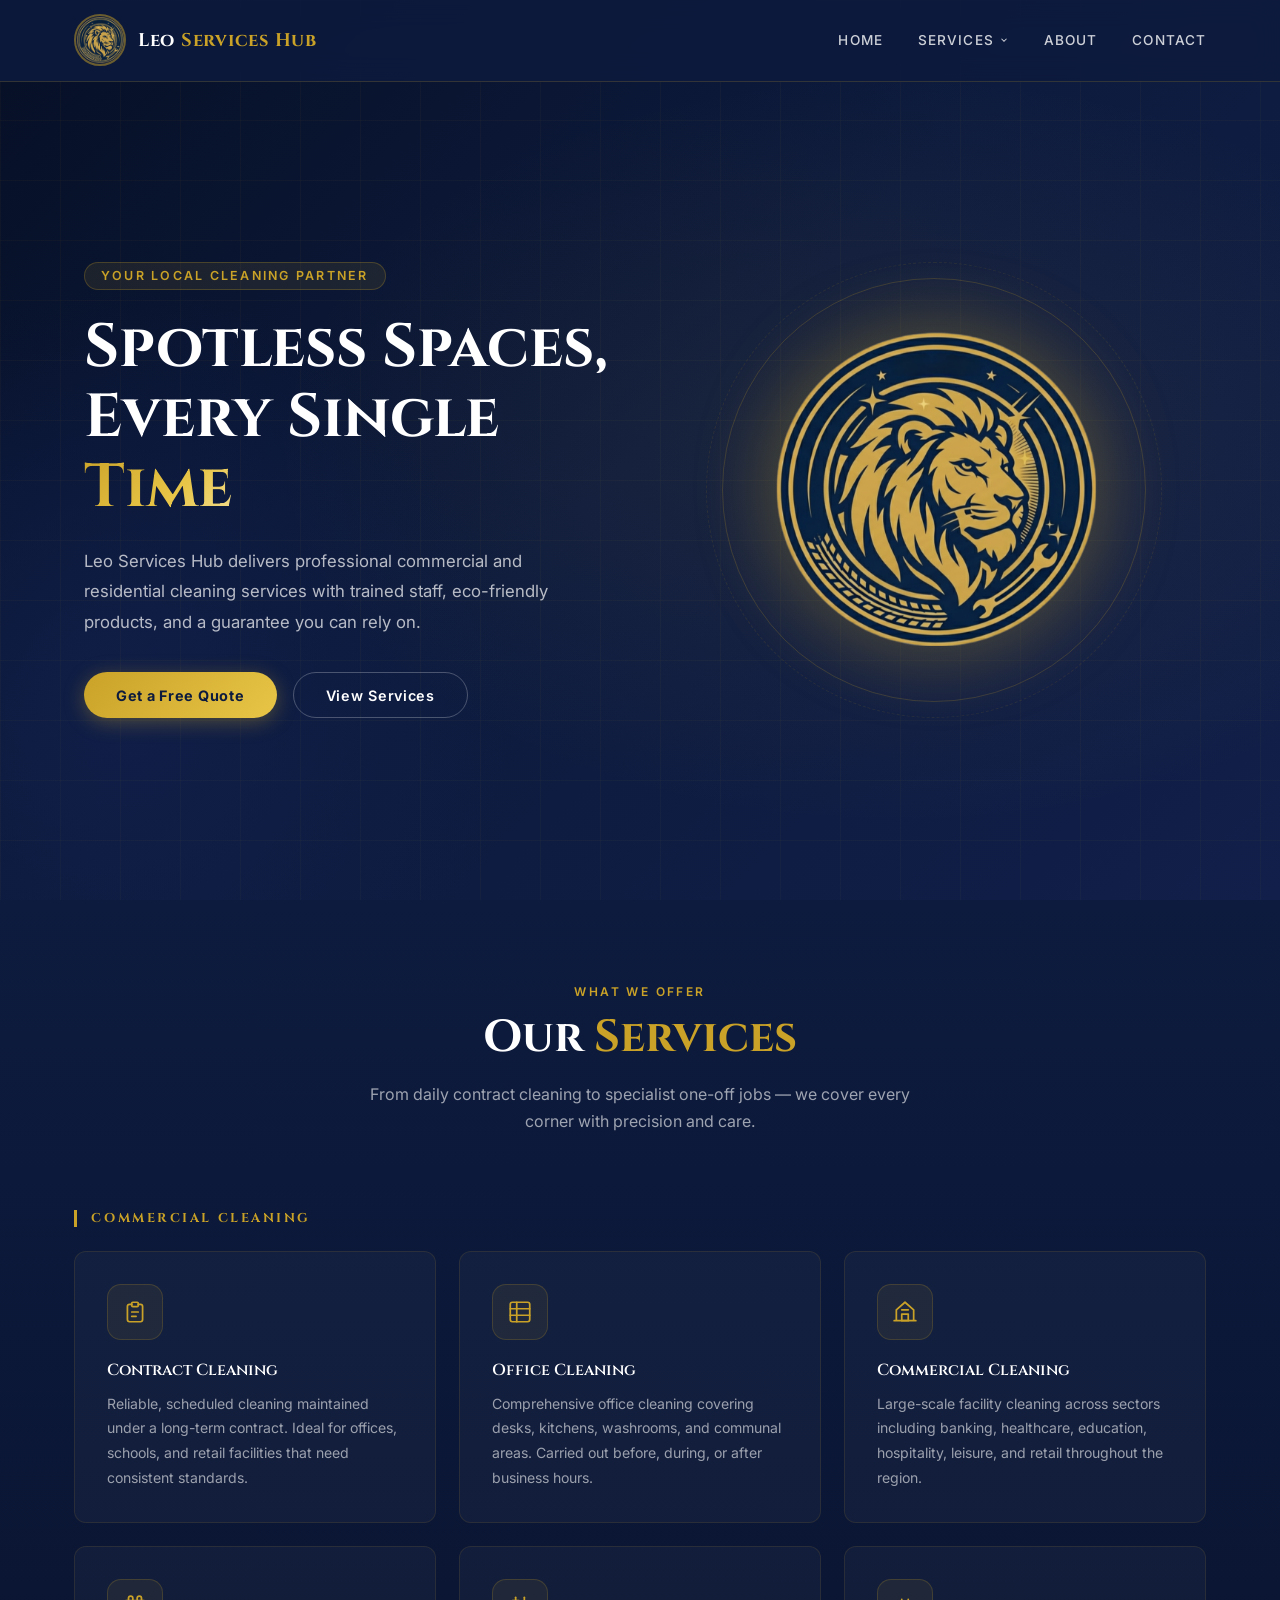
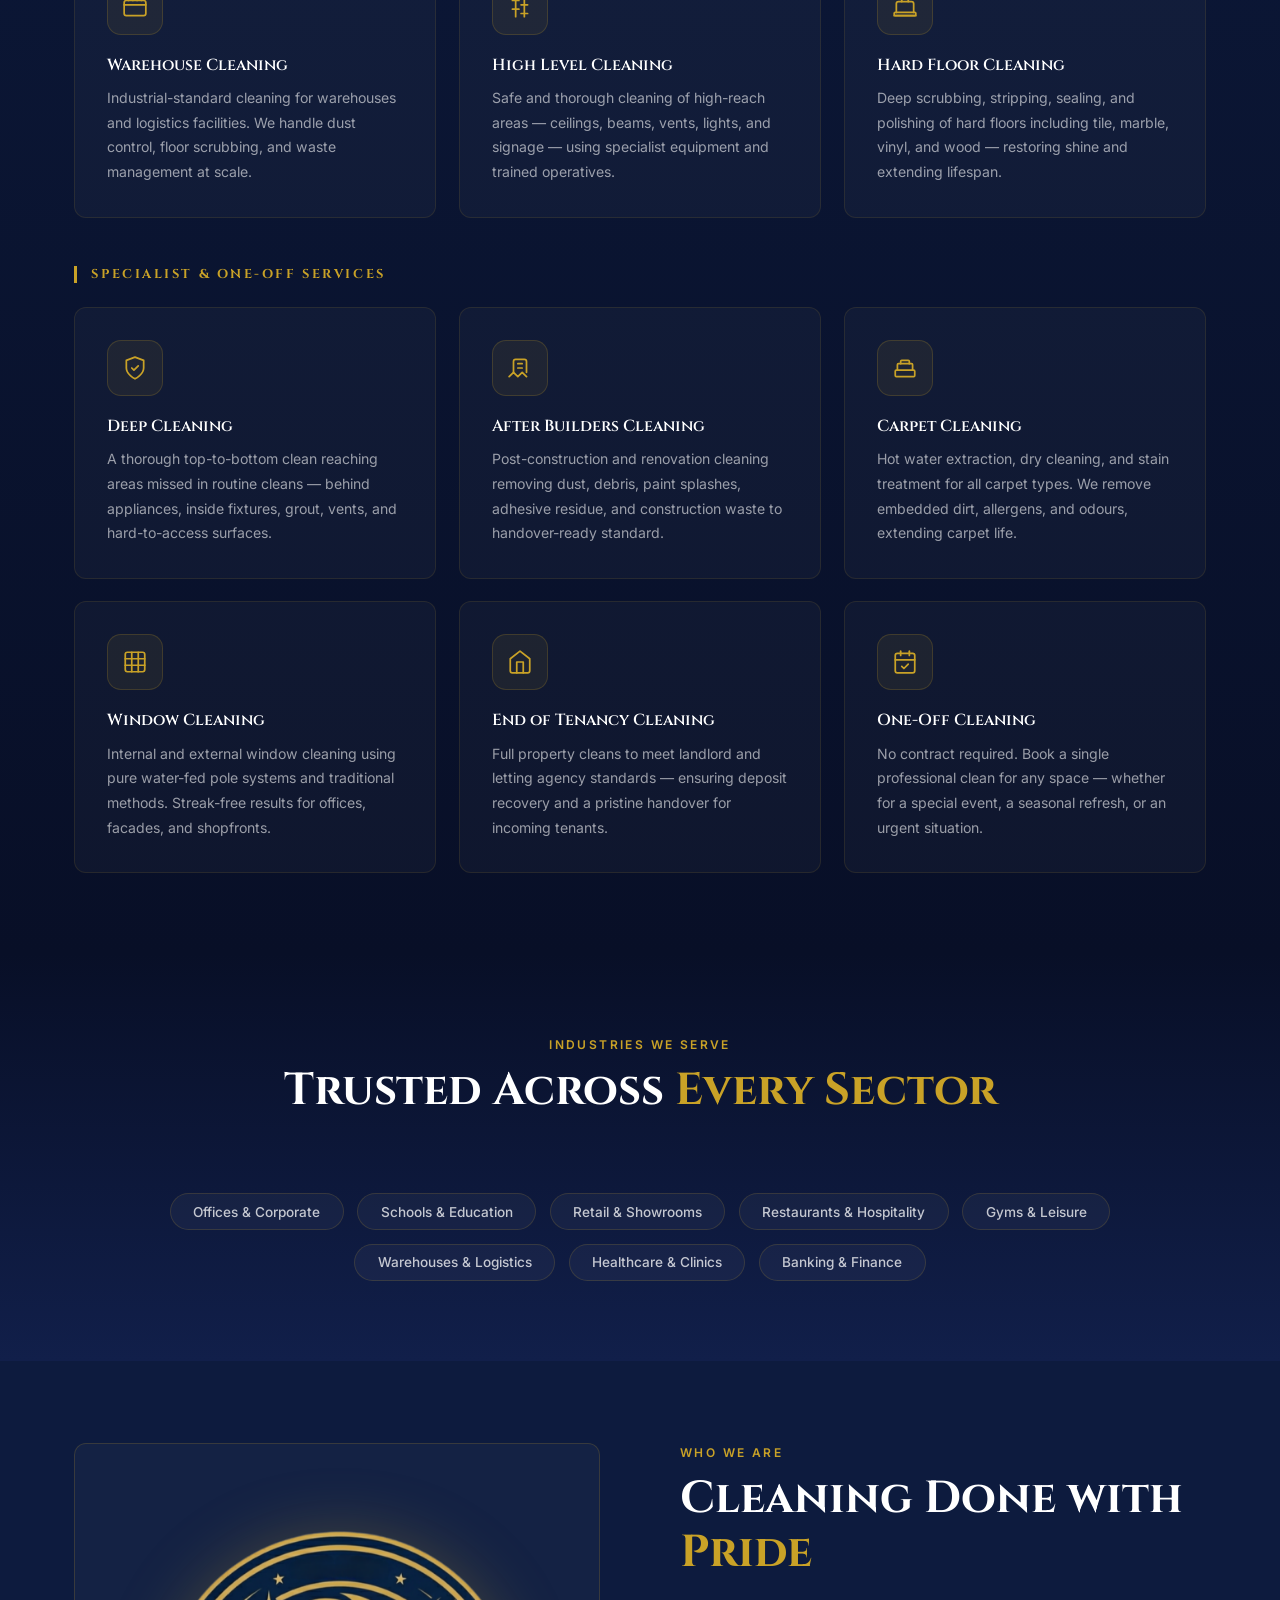
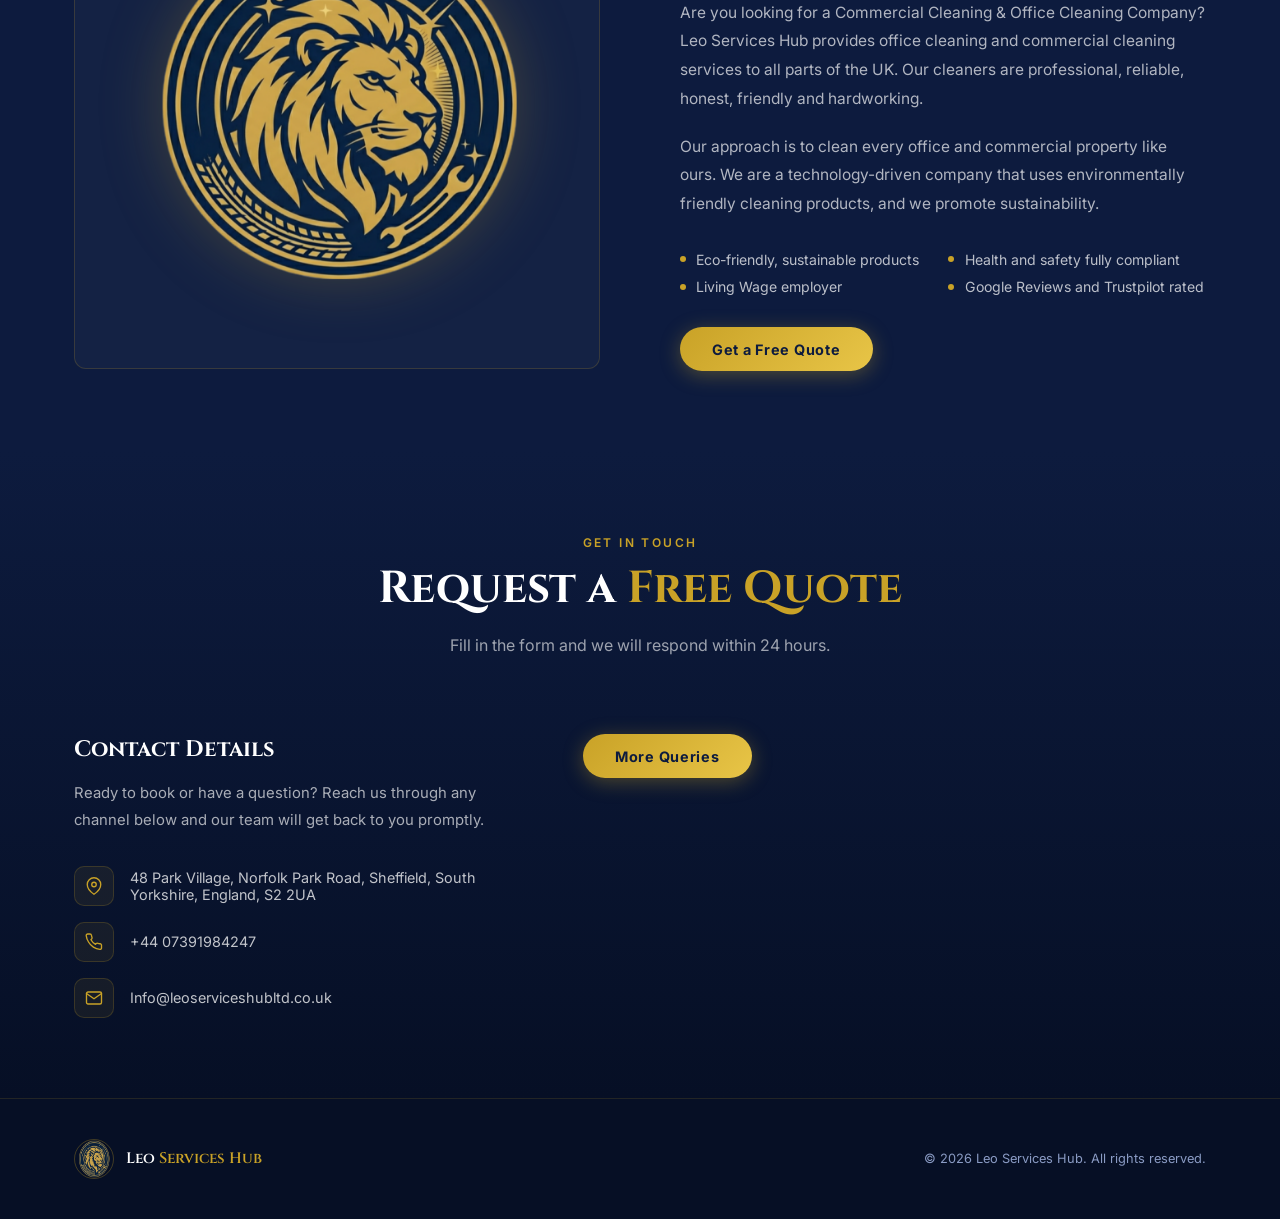
==== commit e6cba740: "Replace Other Services ticker with modal popup showing service cards" ====
--- a/index.html
+++ b/index.html
@@ -7,6 +7,7 @@
   <link rel="preconnect" href="https://fonts.googleapis.com">
   <link href="https://fonts.googleapis.com/css2?family=Cinzel:wght@400;600;700&family=Inter:wght@300;400;500;600&display=swap" rel="stylesheet">
   <link rel="stylesheet" href="static/css/main.css">
+  <link rel="icon" href="static/img/logo.png" type="image/png">
 </head>
 <body>
 
@@ -26,8 +27,8 @@
         <a href="#" class="nav-dropdown-toggle">Services <svg width="10" height="10" viewBox="0 0 24 24" fill="none" stroke="currentColor" stroke-width="2.5"><polyline points="6 9 12 15 18 9"/></svg></a>
         <div class="nav-dropdown-menu">
           <a href="#services">Cleaning Services</a>
-          <a href="preowned-cars.html">Pre-owned Cars</a>
-          <a href="#other-services">Other Services</a>
+          <a href="preowned-cars.html">Pre-owned Products</a>
+          <a href="#" id="other-services-link">Other Services</a>
         </div>
       </div>
       <a href="#about">About</a>
@@ -230,18 +231,34 @@
   </div>
 </section>
 
-<!-- ══════════════════════ OTHER SERVICES TICKER ══════════════════════ -->
-<div class="ticker-wrap" id="other-services">
-  <div class="ticker-track">
-    <span class="ticker-item">Second Hand Cars</span><span class="ticker-sep">&#9679;</span>
-    <span class="ticker-item">Car Diagnosis</span><span class="ticker-sep">&#9679;</span>
-    <span class="ticker-item">Car Scan Services</span><span class="ticker-sep">&#9679;</span>
-    <span class="ticker-item">Second Hand Cars</span><span class="ticker-sep">&#9679;</span>
-    <span class="ticker-item">Car Diagnosis</span><span class="ticker-sep">&#9679;</span>
-    <span class="ticker-item">Car Scan Services</span><span class="ticker-sep">&#9679;</span>
-    <span class="ticker-item">Second Hand Cars</span><span class="ticker-sep">&#9679;</span>
-    <span class="ticker-item">Car Diagnosis</span><span class="ticker-sep">&#9679;</span>
-    <span class="ticker-item">Car Scan Services</span><span class="ticker-sep">&#9679;</span>
+<!-- ══════════════════════ OTHER SERVICES MODAL ══════════════════════ -->
+<div class="modal-backdrop" id="otherServicesModal" role="dialog" aria-modal="true" aria-labelledby="otherServicesTitle">
+  <div class="modal">
+    <button class="modal-close" id="closeOtherServices" aria-label="Close">
+      <svg width="16" height="16" viewBox="0 0 24 24" fill="none" stroke="currentColor" stroke-width="2.5"><line x1="18" y1="6" x2="6" y2="18"/><line x1="6" y1="6" x2="18" y2="18"/></svg>
+    </button>
+    <div class="section-header" style="margin-bottom:2rem;">
+      <span class="section-eyebrow">What We Also Offer</span>
+      <h2 class="section-title" id="otherServicesTitle">Other <span class="gold">Services</span></h2>
+      <div class="divider"></div>
+    </div>
+    <div class="services-grid">
+      <div class="service-card">
+        <div class="service-icon"><svg width="26" height="26" viewBox="0 0 24 24" fill="none" stroke="currentColor" stroke-width="1.6" stroke-linecap="round" stroke-linejoin="round"><path d="M5 17H3a2 2 0 0 1-2-2V5a2 2 0 0 1 2-2h11a2 2 0 0 1 2 2v3"/><rect x="9" y="11" width="14" height="10" rx="1"/><circle cx="12" cy="21" r="1"/><circle cx="20" cy="21" r="1"/></svg></div>
+        <h3>Second Hand Cars</h3>
+        <p>Quality pre-owned vehicles inspected and ready for the road. Browse our selection of reliable second-hand cars at competitive prices.</p>
+      </div>
+      <div class="service-card">
+        <div class="service-icon"><svg width="26" height="26" viewBox="0 0 24 24" fill="none" stroke="currentColor" stroke-width="1.6" stroke-linecap="round" stroke-linejoin="round"><circle cx="12" cy="12" r="10"/><line x1="12" y1="8" x2="12" y2="12"/><line x1="12" y1="16" x2="12.01" y2="16"/></svg></div>
+        <h3>Car Diagnosis</h3>
+        <p>Professional vehicle diagnostics to identify faults and issues quickly and accurately. Get a clear picture of your car's health from our experts.</p>
+      </div>
+      <div class="service-card">
+        <div class="service-icon"><svg width="26" height="26" viewBox="0 0 24 24" fill="none" stroke="currentColor" stroke-width="1.6" stroke-linecap="round" stroke-linejoin="round"><rect x="2" y="3" width="20" height="14" rx="2"/><line x1="8" y1="21" x2="16" y2="21"/><line x1="12" y1="17" x2="12" y2="21"/><path d="M7 8h2M7 12h2M11 8h6M11 12h6"/></svg></div>
+        <h3>Car Scan Services</h3>
+        <p>Advanced ECU scanning and fault code reading for all makes and models. Fast, reliable results to help get your vehicle back on the road.</p>
+      </div>
+    </div>
   </div>
 </div>
 
--- a/static/css/main.css
+++ b/static/css/main.css
@@ -194,6 +194,15 @@
   align-items: center;
   gap: 0.3rem;
   cursor: pointer;
+}
+/* invisible bridge so cursor doesn't lose hover crossing the gap */
+.nav-dropdown::after {
+  content: '';
+  position: absolute;
+  top: 100%;
+  left: 0;
+  right: 0;
+  height: 0.85rem;
 }
 .nav-dropdown-menu {
   display: flex;
@@ -986,3 +995,63 @@
   .reveal, .reveal-left, .reveal-right { opacity: 1; transform: none; transition: none; }
   .reveal-scale { transform: scaleX(1); transition: none; }
 }
+
+/* ─── OTHER SERVICES MODAL ─── */
+.modal-backdrop {
+  position: fixed;
+  inset: 0;
+  background: rgba(5,10,25,0.88);
+  backdrop-filter: blur(6px);
+  -webkit-backdrop-filter: blur(6px);
+  z-index: 2000;
+  display: flex;
+  align-items: center;
+  justify-content: center;
+  padding: 1.5rem;
+  opacity: 0;
+  pointer-events: none;
+  transition: opacity 0.3s ease;
+}
+.modal-backdrop.open {
+  opacity: 1;
+  pointer-events: all;
+}
+.modal {
+  background: var(--navy-mid);
+  border: 1px solid rgba(201,162,39,0.22);
+  border-radius: 18px;
+  padding: 3rem 2.5rem 2.5rem;
+  max-width: 960px;
+  width: 100%;
+  max-height: 88vh;
+  overflow-y: auto;
+  position: relative;
+  transform: scale(0.92) translateY(20px);
+  transition: transform 0.35s cubic-bezier(0.22,1,0.36,1);
+}
+.modal-backdrop.open .modal {
+  transform: scale(1) translateY(0);
+}
+.modal-close {
+  position: absolute;
+  top: 1.2rem;
+  right: 1.2rem;
+  background: rgba(255,255,255,0.06);
+  border: 1px solid rgba(255,255,255,0.12);
+  border-radius: 50%;
+  width: 38px;
+  height: 38px;
+  display: flex;
+  align-items: center;
+  justify-content: center;
+  cursor: pointer;
+  color: var(--white);
+  transition: background var(--transition), border-color var(--transition);
+}
+.modal-close:hover {
+  background: rgba(201,162,39,0.18);
+  border-color: rgba(201,162,39,0.4);
+}
+@media (max-width: 600px) {
+  .modal { padding: 2.5rem 1.2rem 1.8rem; }
+}
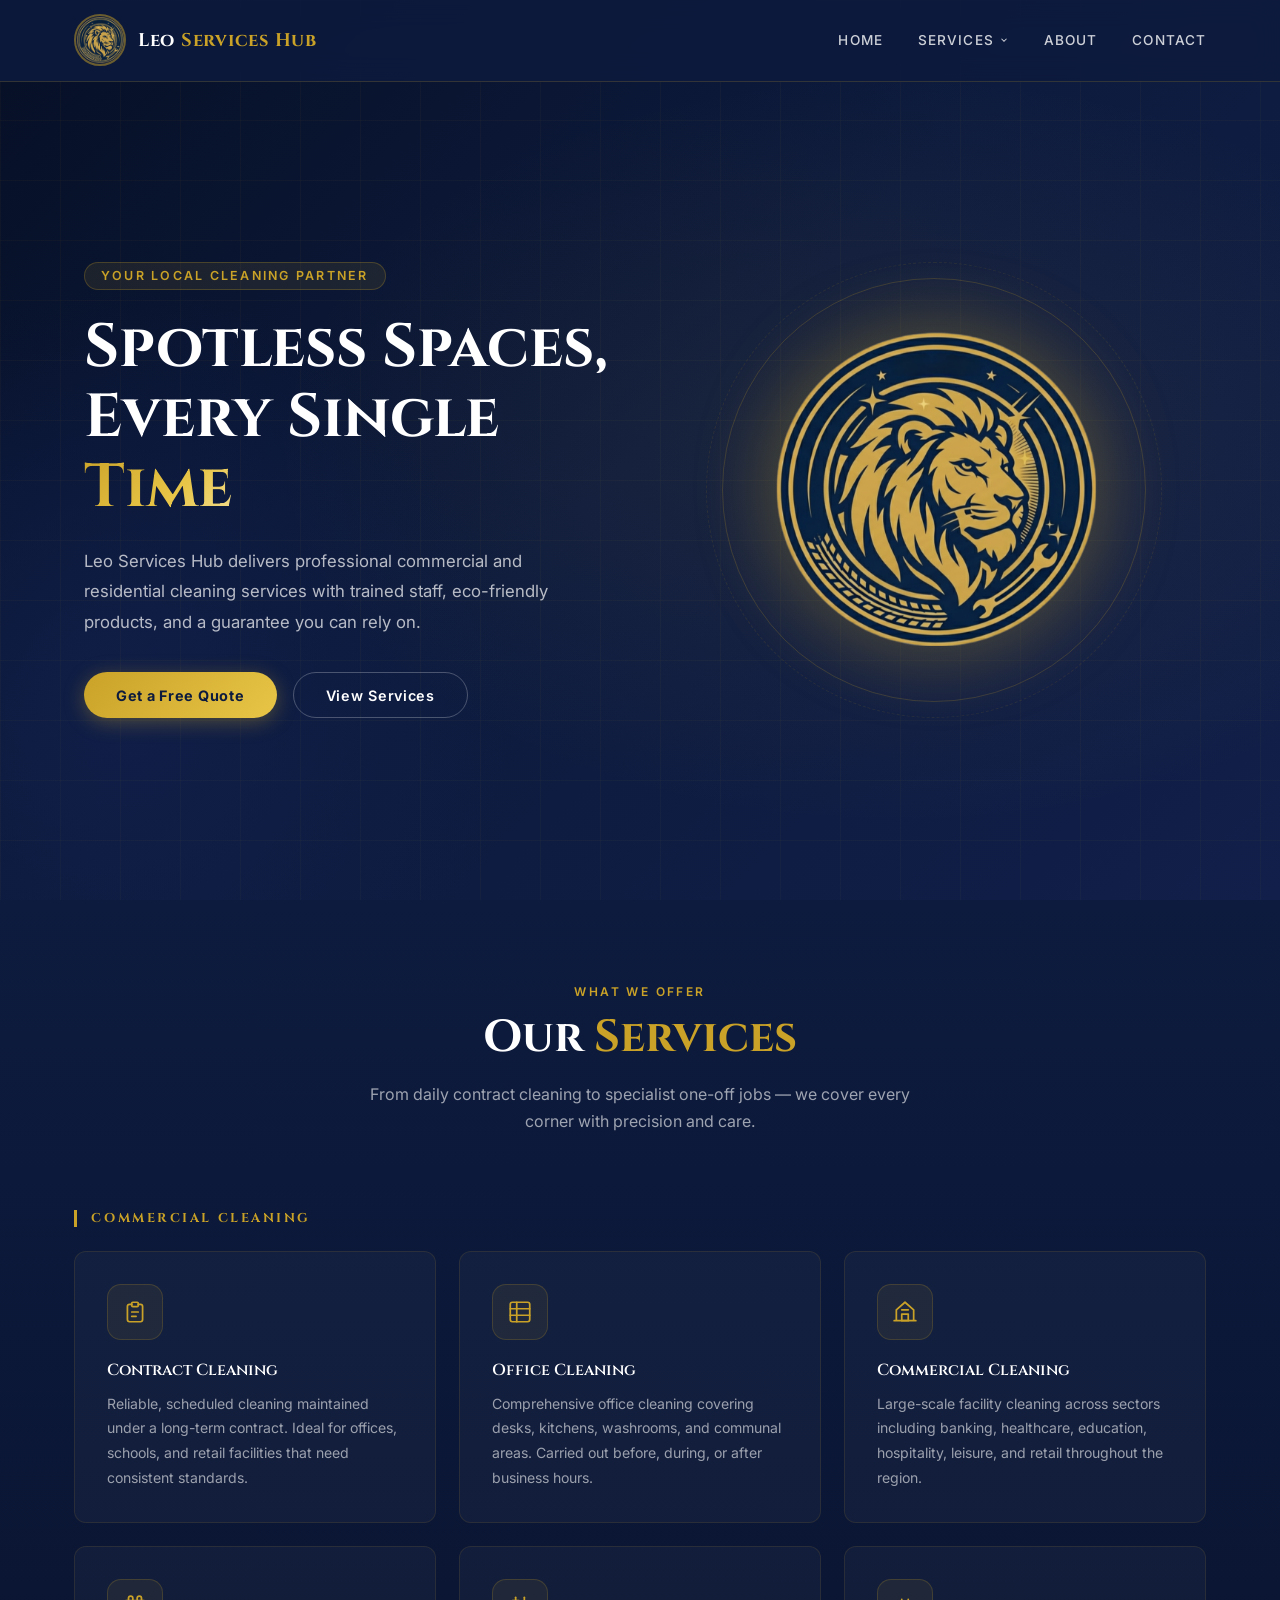
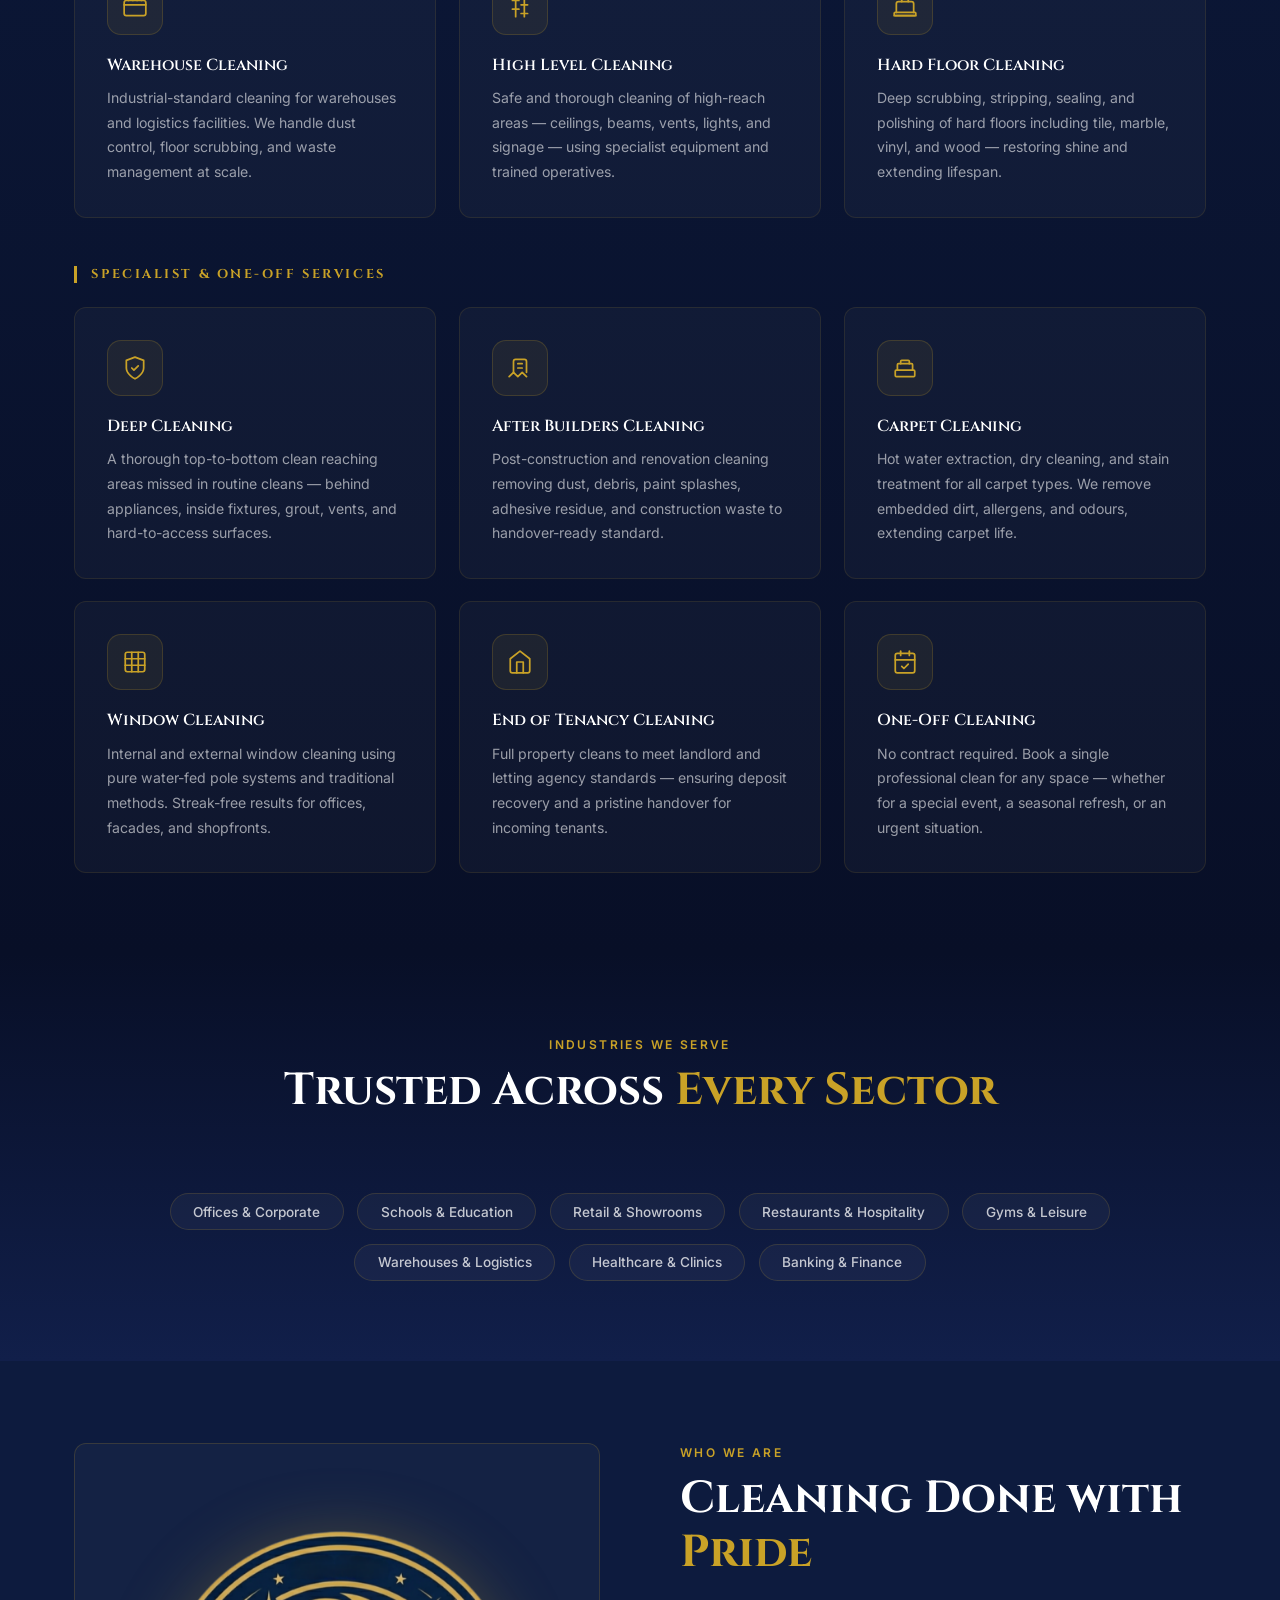
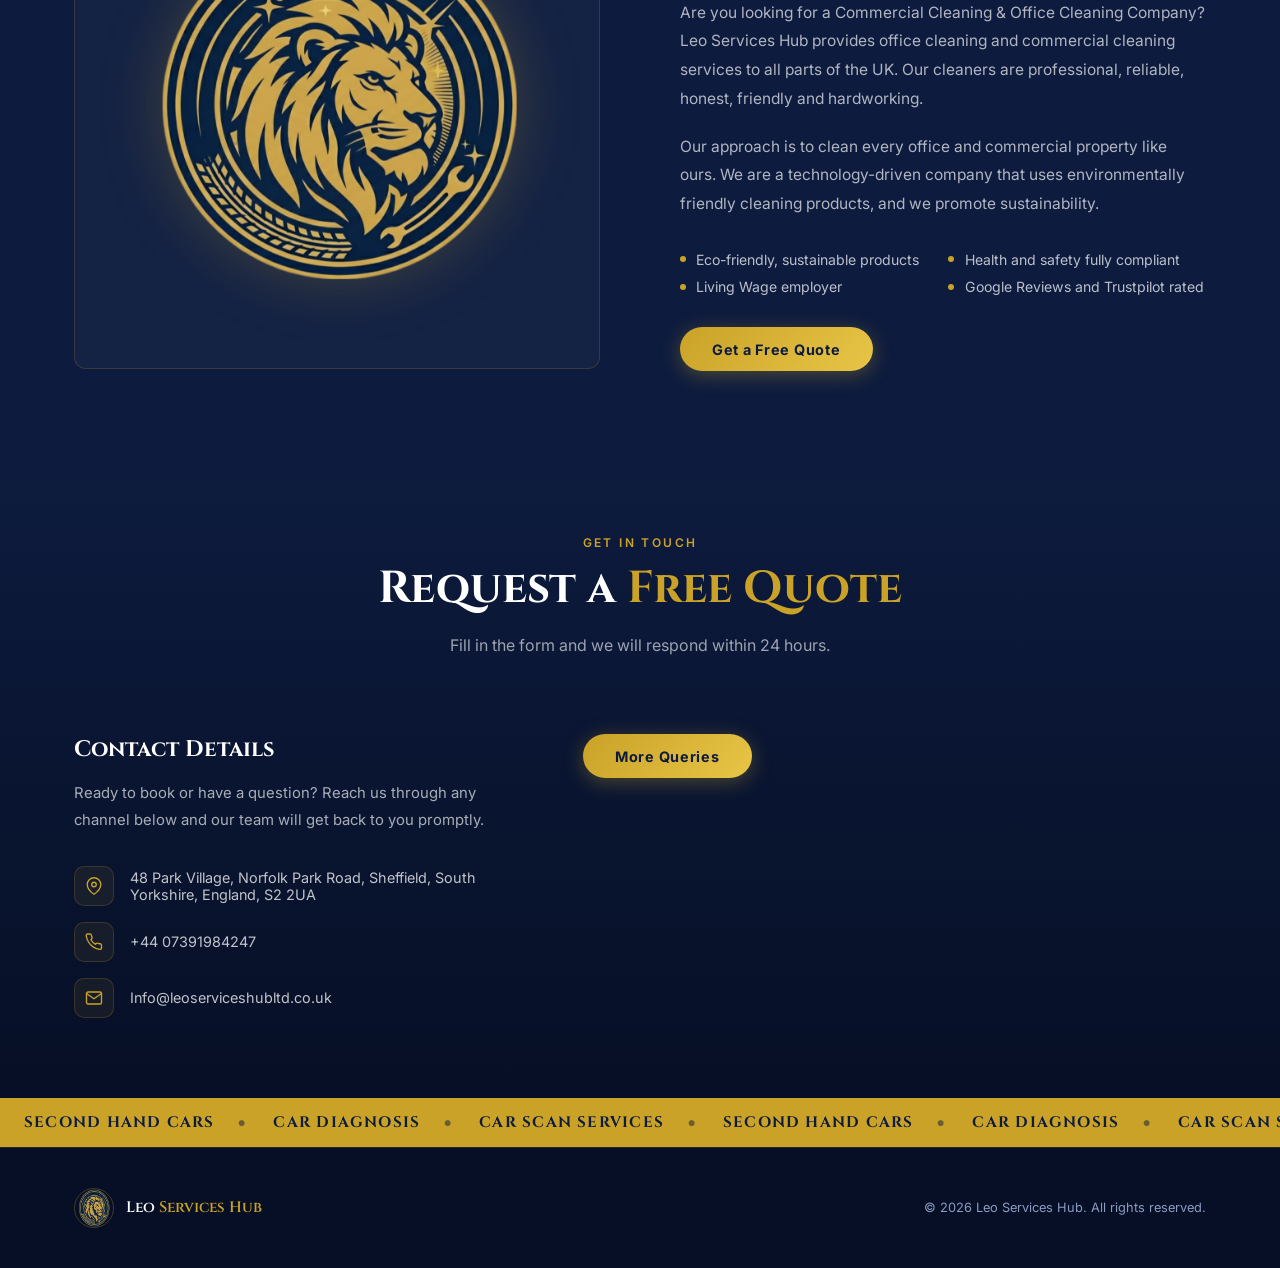
==== commit 41fb051a: "Revert "Replace Other Services ticker with modal popup showing service cards" This reverts commit e6" ====
--- a/index.html
+++ b/index.html
@@ -7,7 +7,7 @@
   <link rel="preconnect" href="https://fonts.googleapis.com">
   <link href="https://fonts.googleapis.com/css2?family=Cinzel:wght@400;600;700&family=Inter:wght@300;400;500;600&display=swap" rel="stylesheet">
   <link rel="stylesheet" href="static/css/main.css">
-  <link rel="icon" href="static/img/logo.png" type="image/png">
+  <link rel="icon" href="static/img/favicon.png" type="image/png" sizes="128x128">
 </head>
 <body>
 
@@ -28,7 +28,7 @@
         <div class="nav-dropdown-menu">
           <a href="#services">Cleaning Services</a>
           <a href="preowned-cars.html">Pre-owned Products</a>
-          <a href="#" id="other-services-link">Other Services</a>
+          <a href="#other-services">Other Services</a>
         </div>
       </div>
       <a href="#about">About</a>
@@ -231,34 +231,18 @@
   </div>
 </section>
 
-<!-- ══════════════════════ OTHER SERVICES MODAL ══════════════════════ -->
-<div class="modal-backdrop" id="otherServicesModal" role="dialog" aria-modal="true" aria-labelledby="otherServicesTitle">
-  <div class="modal">
-    <button class="modal-close" id="closeOtherServices" aria-label="Close">
-      <svg width="16" height="16" viewBox="0 0 24 24" fill="none" stroke="currentColor" stroke-width="2.5"><line x1="18" y1="6" x2="6" y2="18"/><line x1="6" y1="6" x2="18" y2="18"/></svg>
-    </button>
-    <div class="section-header" style="margin-bottom:2rem;">
-      <span class="section-eyebrow">What We Also Offer</span>
-      <h2 class="section-title" id="otherServicesTitle">Other <span class="gold">Services</span></h2>
-      <div class="divider"></div>
-    </div>
-    <div class="services-grid">
-      <div class="service-card">
-        <div class="service-icon"><svg width="26" height="26" viewBox="0 0 24 24" fill="none" stroke="currentColor" stroke-width="1.6" stroke-linecap="round" stroke-linejoin="round"><path d="M5 17H3a2 2 0 0 1-2-2V5a2 2 0 0 1 2-2h11a2 2 0 0 1 2 2v3"/><rect x="9" y="11" width="14" height="10" rx="1"/><circle cx="12" cy="21" r="1"/><circle cx="20" cy="21" r="1"/></svg></div>
-        <h3>Second Hand Cars</h3>
-        <p>Quality pre-owned vehicles inspected and ready for the road. Browse our selection of reliable second-hand cars at competitive prices.</p>
-      </div>
-      <div class="service-card">
-        <div class="service-icon"><svg width="26" height="26" viewBox="0 0 24 24" fill="none" stroke="currentColor" stroke-width="1.6" stroke-linecap="round" stroke-linejoin="round"><circle cx="12" cy="12" r="10"/><line x1="12" y1="8" x2="12" y2="12"/><line x1="12" y1="16" x2="12.01" y2="16"/></svg></div>
-        <h3>Car Diagnosis</h3>
-        <p>Professional vehicle diagnostics to identify faults and issues quickly and accurately. Get a clear picture of your car's health from our experts.</p>
-      </div>
-      <div class="service-card">
-        <div class="service-icon"><svg width="26" height="26" viewBox="0 0 24 24" fill="none" stroke="currentColor" stroke-width="1.6" stroke-linecap="round" stroke-linejoin="round"><rect x="2" y="3" width="20" height="14" rx="2"/><line x1="8" y1="21" x2="16" y2="21"/><line x1="12" y1="17" x2="12" y2="21"/><path d="M7 8h2M7 12h2M11 8h6M11 12h6"/></svg></div>
-        <h3>Car Scan Services</h3>
-        <p>Advanced ECU scanning and fault code reading for all makes and models. Fast, reliable results to help get your vehicle back on the road.</p>
-      </div>
-    </div>
+<!-- ══════════════════════ OTHER SERVICES TICKER ══════════════════════ -->
+<div class="ticker-wrap" id="other-services">
+  <div class="ticker-track">
+    <span class="ticker-item">Second Hand Cars</span><span class="ticker-sep">&#9679;</span>
+    <span class="ticker-item">Car Diagnosis</span><span class="ticker-sep">&#9679;</span>
+    <span class="ticker-item">Car Scan Services</span><span class="ticker-sep">&#9679;</span>
+    <span class="ticker-item">Second Hand Cars</span><span class="ticker-sep">&#9679;</span>
+    <span class="ticker-item">Car Diagnosis</span><span class="ticker-sep">&#9679;</span>
+    <span class="ticker-item">Car Scan Services</span><span class="ticker-sep">&#9679;</span>
+    <span class="ticker-item">Second Hand Cars</span><span class="ticker-sep">&#9679;</span>
+    <span class="ticker-item">Car Diagnosis</span><span class="ticker-sep">&#9679;</span>
+    <span class="ticker-item">Car Scan Services</span><span class="ticker-sep">&#9679;</span>
   </div>
 </div>
 
--- a/static/css/main.css
+++ b/static/css/main.css
@@ -995,63 +995,3 @@
   .reveal, .reveal-left, .reveal-right { opacity: 1; transform: none; transition: none; }
   .reveal-scale { transform: scaleX(1); transition: none; }
 }
-
-/* ─── OTHER SERVICES MODAL ─── */
-.modal-backdrop {
-  position: fixed;
-  inset: 0;
-  background: rgba(5,10,25,0.88);
-  backdrop-filter: blur(6px);
-  -webkit-backdrop-filter: blur(6px);
-  z-index: 2000;
-  display: flex;
-  align-items: center;
-  justify-content: center;
-  padding: 1.5rem;
-  opacity: 0;
-  pointer-events: none;
-  transition: opacity 0.3s ease;
-}
-.modal-backdrop.open {
-  opacity: 1;
-  pointer-events: all;
-}
-.modal {
-  background: var(--navy-mid);
-  border: 1px solid rgba(201,162,39,0.22);
-  border-radius: 18px;
-  padding: 3rem 2.5rem 2.5rem;
-  max-width: 960px;
-  width: 100%;
-  max-height: 88vh;
-  overflow-y: auto;
-  position: relative;
-  transform: scale(0.92) translateY(20px);
-  transition: transform 0.35s cubic-bezier(0.22,1,0.36,1);
-}
-.modal-backdrop.open .modal {
-  transform: scale(1) translateY(0);
-}
-.modal-close {
-  position: absolute;
-  top: 1.2rem;
-  right: 1.2rem;
-  background: rgba(255,255,255,0.06);
-  border: 1px solid rgba(255,255,255,0.12);
-  border-radius: 50%;
-  width: 38px;
-  height: 38px;
-  display: flex;
-  align-items: center;
-  justify-content: center;
-  cursor: pointer;
-  color: var(--white);
-  transition: background var(--transition), border-color var(--transition);
-}
-.modal-close:hover {
-  background: rgba(201,162,39,0.18);
-  border-color: rgba(201,162,39,0.4);
-}
-@media (max-width: 600px) {
-  .modal { padding: 2.5rem 1.2rem 1.8rem; }
-}
